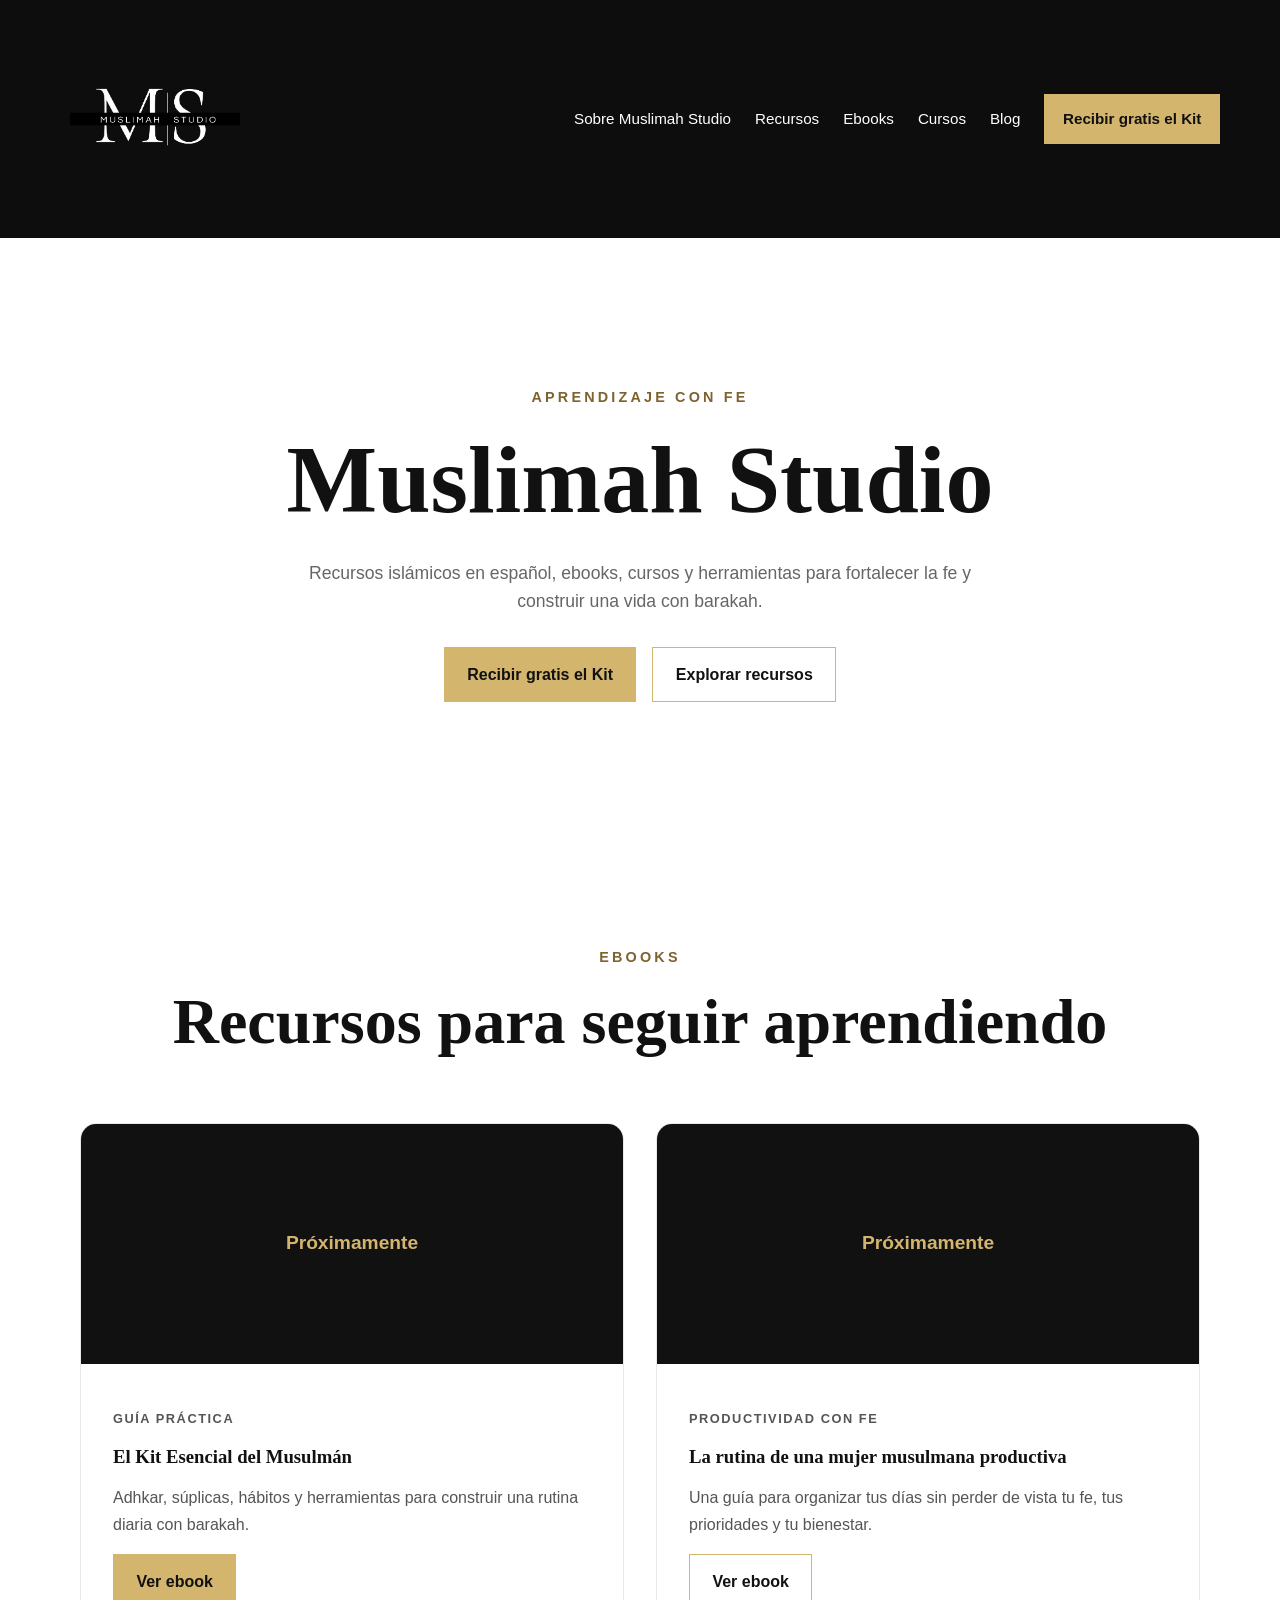
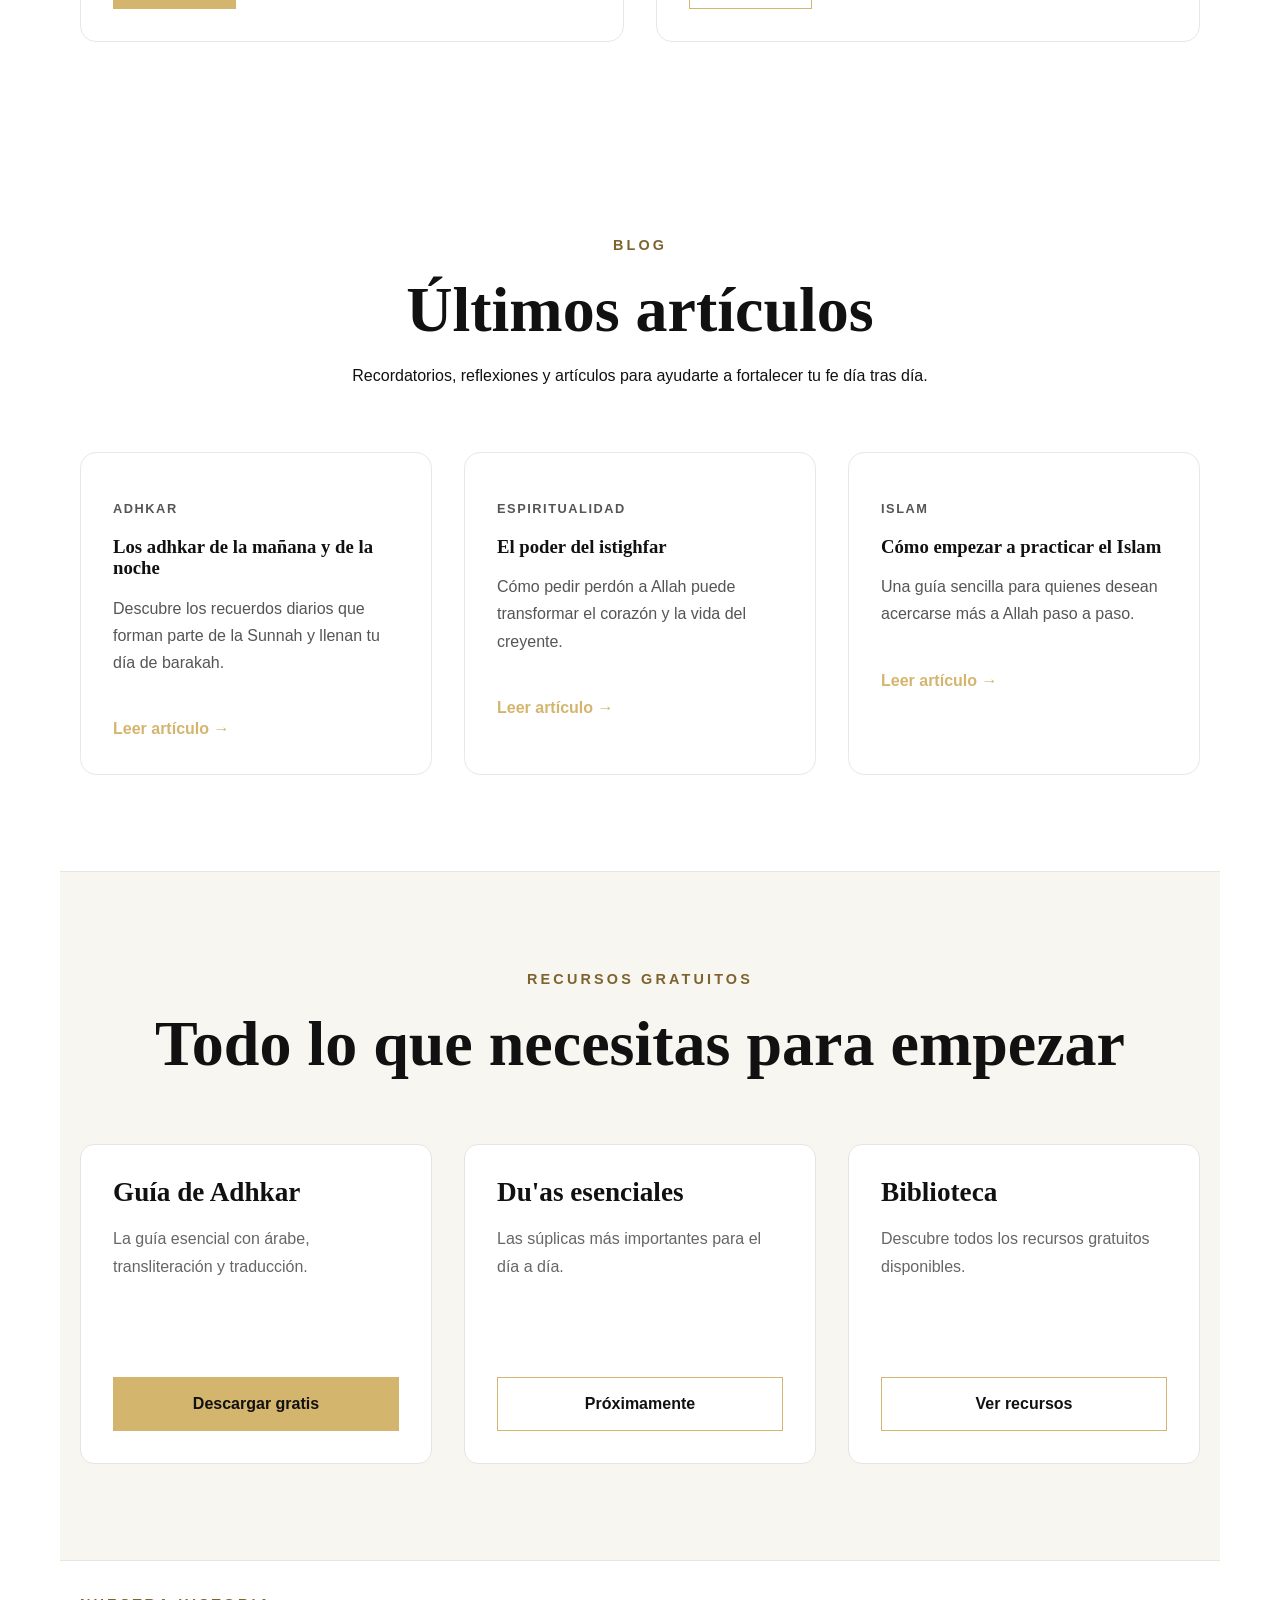
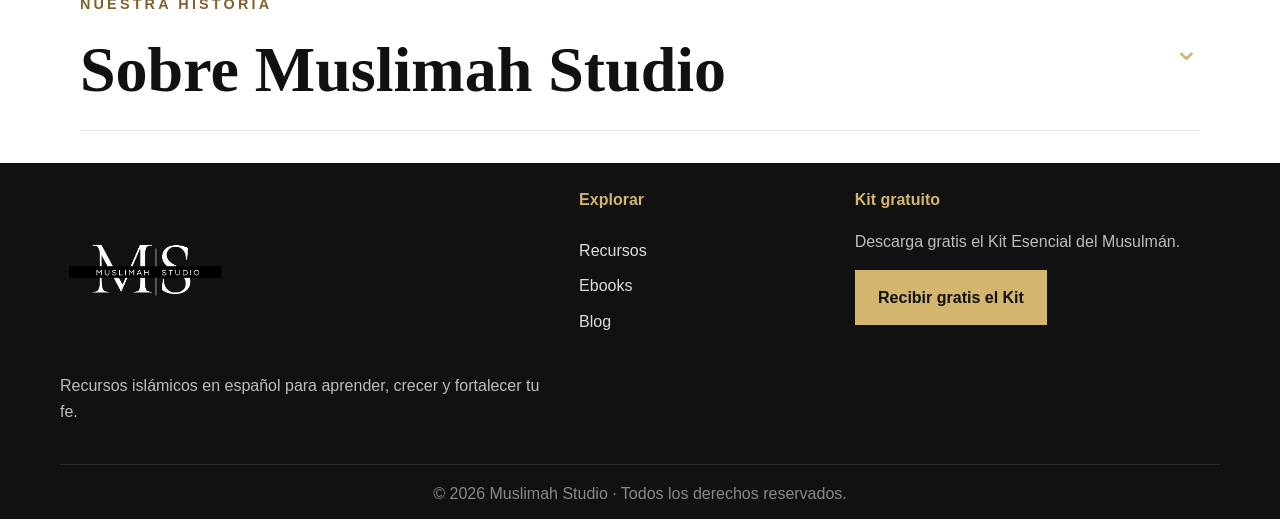
==== index.html @ 6adbddef "Update index.html" ====
<!DOCTYPE html>
<html lang="es">
<head>
    <meta charset="UTF-8">

    <meta
        name="viewport"
        content="width=device-width, initial-scale=1.0"
    >

    <title>
        Muslimah Studio | Recursos islámicos en español
    </title>
<link rel="icon" type="image/png" href="favicon.png">
    <meta
        name="description"
        content="Recursos islámicos en español, ebooks, cursos y herramientas para fortalecer la fe y construir una vida con barakah."
    >
<!-- Google tag (gtag.js) -->
<script async src="https://www.googletagmanager.com/gtag/js?id=G-D1T3NEGCMW"></script>
<script>
  window.dataLayer = window.dataLayer || [];
  function gtag(){dataLayer.push(arguments);}
  gtag('js', new Date());

  gtag('config', 'G-D1T3NEGCMW');
</script>
    <link rel="stylesheet" href="styles.css?v=3">
    <style>
.site-footer {
    background: #111111 !important;
    color: #ffffff !important;
    padding: 1.5rem 1.25rem 0.75rem !important;
}

.site-footer .footer-content {
    max-width: 1160px;
    margin: 0 auto;
    display: grid !important;
    grid-template-columns: 2fr 1fr 1.5fr !important;
    gap: 2rem !important;
    align-items: start;
}

.site-footer .footer-logo {
    width: 170px !important;
    height: auto !important;
    display: block !important;
    margin-bottom: 1rem;
}

.site-footer .footer-brand p,
.site-footer .footer-newsletter p {
    color: #bdbdbd !important;
    line-height: 1.6;
}

.site-footer .footer-links {
    display: flex !important;
    flex-direction: column !important;
    gap: 0.6rem !important;
}

.site-footer .footer-links h4,
.site-footer .footer-newsletter h4 {
    color: #d4b56e !important;
    margin: 0 0 1rem;
}

.site-footer .footer-links a {
    color: #dddddd !important;
    text-decoration: none;
}

.site-footer .footer-bottom {
    max-width: 1160px;
    margin: 1.5rem auto 0 !important;
    padding-top: 1rem !important;
    border-top: 1px solid #2a2a2a;
    text-align: center;
    color: #888888 !important;
}

@media (max-width: 850px) {
    .site-footer .footer-content {
        grid-template-columns: 1fr !important;
        text-align: center;
    }

    .site-footer .footer-links {
        align-items: center;
    }

    .site-footer .footer-logo {
        margin: 0 auto 1rem;
    }
}
</style>
</head>

<body>

    <header class="site-header">

        <a
            href="#inicio"
            class="brand"
            aria-label="Ir al inicio de Muslimah Studio"
        >
            <img
                src="images/logo-blanco.png"
                alt="Muslimah Studio"
                class="brand-logo"
            >
        </a>

        <button
            class="menu-toggle"
            type="button"
            aria-expanded="false"
            aria-controls="main-nav"
        >
            Menú
        </button>

        <nav
            id="main-nav"
            class="main-nav"
            aria-label="Navegación principal"
        >
            <a href="#sobre">Sobre Muslimah Studio</a>
            <a href="#recursos">Recursos</a>
            <a href="#ebooks">Ebooks</a>
            <a href="#cursos">Cursos</a>
            <a href="#blog">Blog</a>

            <a href="#suscripcion" class="nav-cta">
                Recibir gratis el Kit
            </a>
        </nav>

    </header>

    <main>

        <section id="inicio" class="hero">

            <div class="hero-content">

                <p class="eyebrow">
                    Aprendizaje con fe
                </p>

                <h1>
                    Muslimah Studio
                </h1>

                <p class="hero-text">
                    Recursos islámicos en español, ebooks, cursos y
                    herramientas para fortalecer la fe y construir
                    una vida con barakah.
                </p>

                <div class="hero-actions">

                    <a
                        href="#suscripcion"
                        class="button button-primary"
                    >
                        Recibir gratis el Kit
                    </a>

                    <a
                        href="#recursos"
                        class="button button-secondary"
                    >
                        Explorar recursos
                    </a>

                </div>

            </div>

        </section>
        <section id="ebooks" class="ebooks-section">

    <div class="section-title">
        <p class="eyebrow">Ebooks</p>
        <h2>Recursos para seguir aprendiendo</h2>
    </div>

    <div class="ebooks-grid">

        <article class="ebook-card">

            <div class="ebook-cover">
                Próximamente
            </div>

            <div class="ebook-content">
                <p class="ebook-label">Guía práctica</p>

                <h3>El Kit Esencial del Musulmán</h3>

                <p>
                    Adhkar, súplicas, hábitos y herramientas para construir
                    una rutina diaria con barakah.
                </p>

                <a href="kit-esencial.html" class="button button-primary">
    Ver ebook
</a>
            </div>

        </article>

        <article class="ebook-card">

            <div class="ebook-cover">
                Próximamente
            </div>

            <div class="ebook-content">
                <p class="ebook-label">Productividad con fe</p>

                <h3>La rutina de una mujer musulmana productiva</h3>

                <p>
                    Una guía para organizar tus días sin perder de vista
                    tu fe, tus prioridades y tu bienestar.
                </p>

                <a href="#" class="button button-secondary">
                    Ver ebook
                </a>
            </div>

        </article>

    </div>

</section>
        <section id="blog" class="blog-section">

    <div class="section-title">

        <p class="eyebrow">BLOG</p>

        <h2>Últimos artículos</h2>

        <p class="section-description">
            Recordatorios, reflexiones y artículos para ayudarte
            a fortalecer tu fe día tras día.
        </p>

    </div>

    <div class="blog-grid">

        <article class="blog-card">

            <p class="blog-category">
                Adhkar
            </p>

            <h3>
                Los adhkar de la mañana y de la noche
            </h3>

            <p>
                Descubre los recuerdos diarios que forman parte de la
                Sunnah y llenan tu día de barakah.
            </p>

            <a href="#">
                Leer artículo →
            </a>

        </article>

        <article class="blog-card">

            <p class="blog-category">
                Espiritualidad
            </p>

            <h3>
                El poder del istighfar
            </h3>

            <p>
                Cómo pedir perdón a Allah puede transformar el corazón
                y la vida del creyente.
            </p>

            <a href="#">
                Leer artículo →
            </a>

        </article>

        <article class="blog-card">

            <p class="blog-category">
                Islam
            </p>

            <h3>
                Cómo empezar a practicar el Islam
            </h3>

            <p>
                Una guía sencilla para quienes desean acercarse más a Allah
                paso a paso.
            </p>

            <a href="#">
                Leer artículo →
            </a>

        </article>

    </div>

</section>
        <section id="recursos" class="resources-section">

    <div class="section-title">
        <p class="eyebrow">RECURSOS GRATUITOS</p>
        <h2>Todo lo que necesitas para empezar</h2>
    </div>

    <div class="resources-grid">

        <article class="resource-card">
            <h3> Guía de Adhkar</h3>

            <p>
                La guía esencial con árabe,
                transliteración y traducción.
            </p>

            <a href="#" class="button button-primary">
                Descargar gratis
            </a>
        </article>

        <article class="resource-card">
            <h3> Du'as esenciales</h3>

            <p>
                Las súplicas más importantes
                para el día a día.
            </p>

            <a href="#" class="button button-secondary">
                Próximamente
            </a>
        </article>

        <article class="resource-card">
            <h3> Biblioteca</h3>

            <p>
                Descubre todos los recursos
                gratuitos disponibles.
            </p>

            <a href="#" class="button button-secondary">
                Ver recursos
            </a>
        </article>

    </div>

</section>
        <section id="sobre" class="about-section">

            <details class="about-dropdown">

    <summary class="about-summary">

        <div class="about-heading">
            <p class="eyebrow">Nuestra historia</p>
            <h2>Sobre Muslimah Studio</h2>
        </div>

        <span class="about-toggle" aria-hidden="true"></span>

    </summary>

    <div class="about-content">

                <p class="about-intro">
                    Muslimah Studio nació con el propósito de compartir
                    recursos islámicos en español de una forma clara,
                    práctica y accesible.
                </p>

                <p>
                    Aquí encontrarás contenido pensado para ayudarte a
                    fortalecer tu relación con Allah, seguir aprendiendo
                    sobre el Islam y construir una vida con más propósito
                    y barakah.
                </p>

                <p>
                    No se trata de alcanzar la perfección, sino de avanzar
                    paso a paso, adquirir conocimiento beneficioso y
                    convertirlo en acciones que transformen nuestra vida.
                </p>

                <p>
                    Muslimah Studio quiere acompañarte en ese camino mediante
                    ebooks, cursos, recordatorios y herramientas prácticas
                    en español.
                </p>

            <</div>

</details>

</section>
</main>
<footer class="site-footer">
    <div class="footer-content">
<div class="footer-brand">

    <img src="images/logo-blanco.png"
         alt="Muslimah Studio"
         class="footer-logo">

    <p>
        Recursos islámicos en español para aprender,
        crecer y fortalecer tu fe.
    </p>

</div>

<div class="footer-links">

    <h4>Explorar</h4>

    <a href="#resources">Recursos</a>
    <a href="#ebooks">Ebooks</a>
    <a href="#blog">Blog</a>

</div>

<div class="footer-newsletter">

    <h4>Kit gratuito</h4>

    <p>
        Descarga gratis el Kit Esencial del Musulmán.
    </p>

    <a href="#" class="button button-primary">
        Recibir gratis el Kit
    </a>

</div>
</div>   <!-- footer-content -->

<div class="footer-bottom">
    © 2026 Muslimah Studio · Todos los derechos reservados.
</div>

</footer>

</body>
</html>
---- styles.css ----
:root {
    --black: #0d0d0d;
    --white: #ffffff;
    --cream: #f8f6f1;
    --text: #111111;
    --muted: #666666;
    --gold: #d4b56e;
    --gold-dark: #7f632f;
    --line: #e5e5e5;
    --max-width: 1160px;
}

* {
    box-sizing: border-box;
}

html {
    scroll-behavior: smooth;
}

body {
    margin: 0;
    background: var(--white);
    color: var(--text);
    font-family: Arial, sans-serif;
    line-height: 1.6;
}

img {
    max-width: 100%;
}

a {
    color: inherit;
    text-decoration: none;
}

/* CABECERA */

.site-header {
    min-height: 120px;
    padding: 1.5rem max(1.25rem, calc((100vw - var(--max-width)) / 2));
    background: var(--black);
    color: var(--white);

    display: flex;
    align-items: center;
    justify-content: space-between;
    gap: 2rem;

    position: sticky;
    top: 0;
    z-index: 1000;
}

.brand {
    display: inline-flex;
    align-items: center;
}

.brand-logo {
    width: 190px;
    height: auto;
    display: block;
}

.main-nav {
    display: flex;
    align-items: center;
    gap: 1.5rem;
}

.main-nav a {
    font-size: 0.95rem;
}

.main-nav a:hover {
    color: var(--gold);
}

.nav-cta {
    padding: 0.75rem 1.1rem;
    border: 1px solid var(--gold);
    background: var(--gold);
    color: var(--text);
    font-weight: 700;
}

.nav-cta:hover {
    background: var(--white);
    color: var(--text);
}

.menu-toggle {
    display: none;
    background: transparent;
    color: var(--white);
    border: 1px solid var(--gold);
    padding: 0.65rem 0.9rem;
    cursor: pointer;
}

/* HERO */

.hero {
    min-height: 68vh;
    padding: 5rem 1.25rem;
    background: var(--white);

    display: grid;
    place-items: center;
    text-align: center;
}

.hero-content {
    width: 100%;
    max-width: 820px;
}

.eyebrow {
    margin: 0 0 1rem;
    color: var(--gold-dark);
    font-size: 0.9rem;
    font-weight: 700;
    letter-spacing: 0.22em;
    text-transform: uppercase;
}

h1,
h2,
h3 {
    margin-top: 0;
    font-family: Georgia, serif;
    line-height: 1.15;
}

h1 {
    margin-bottom: 1.5rem;
    font-size: clamp(3rem, 8vw, 6rem);
}

.hero-text {
    max-width: 680px;
    margin: 0 auto 2rem;
    color: var(--muted);
    font-size: 1.1rem;
}

.hero-actions {
    display: flex;
    justify-content: center;
    flex-wrap: wrap;
    gap: 1rem;
}

.button {
    min-height: 50px;
    padding: 0.85rem 1.4rem;
    border: 1px solid var(--gold);

    display: inline-flex;
    justify-content: center;
    align-items: center;

    font-weight: 700;
    transition: 0.25s ease;
}

.button-primary {
    background: var(--gold);
    color: var(--text);
}

.button-primary:hover {
    background: var(--black);
    color: var(--white);
    border-color: var(--black);
}

.button-secondary {
    background: transparent;
    color: var(--text);
}

.button-secondary:hover {
    background: var(--gold);
}
/* RECURSOS GRATUITOS */

.resources-section {
    padding: 6rem 1.25rem;
    background: var(--cream);
    border-top: 1px solid var(--line);
}

.section-title {
    max-width: var(--max-width);
    margin: 0 auto 3rem;
    text-align: center;
}

.section-title h2 {
    margin-bottom: 0;
    font-size: clamp(2.3rem, 5vw, 4rem);
}

.resources-grid {
    max-width: var(--max-width);
    margin: 0 auto;

    display: grid;
    grid-template-columns: repeat(3, minmax(0, 1fr));
    gap: 1.5rem;
}

.resource-card {
    min-height: 320px;
    padding: 2.2rem;

    display: flex;
    flex-direction: column;

    background: var(--white);
    border: 1px solid rgba(212, 181, 110, 0.65);
    transition: 0.25s ease;
}

.resource-card:hover {
    transform: translateY(-6px);
    box-shadow: 0 18px 40px rgba(0, 0, 0, 0.08);
}

.resource-card h3 {
    margin-bottom: 1rem;
    font-size: 1.7rem;
}

.resource-card p {
    margin: 0 0 2rem;
    color: var(--muted);
    line-height: 1.75;
}

.resource-card .button {
    margin-top: auto;
}
/* MÓVIL */
/* SOBRE MUSLIMAH STUDIO */

.about-section {
    max-width: var(--max-width);
    margin: 0 auto;
    padding: 2rem 1.25rem;

    display: grid;
    grid-template-columns: 0.9fr 1.1fr;
    gap: 5rem;
    align-items: start;

    border-top: 1px solid var(--line);
}

.about-heading {
    position: sticky;
    top: 160px;
}

.about-heading h2 {
    margin-bottom: 0;
    color: var(--text);
    font-size: clamp(2.5rem, 5vw, 4.5rem);
}

.about-content {
    max-width: 650px;
}

.about-content p {
    margin: 0 0 1.5rem;
    color: #444444;
    font-size: 1.05rem;
    line-height: 1.85;
}

.about-content .about-intro {
    color: var(--text);
    font-family: Georgia, serif;
    font-size: 1.45rem;
    line-height: 1.6;
}
.resources-section {
    max-width: var(--max-width);
    margin: 0 auto;
    padding: 6rem 1.25rem;
}

.resources-grid {
    display: grid;
    grid-template-columns: repeat(3, 1fr);
    gap: 2rem;
}

.resource-card {
    background: #ffffff;
    border: 1px solid #e5e5e5;
    padding: 2rem;
    border-radius: 14px;
}
.ebooks-section {
    max-width: var(--max-width);
    margin: 0 auto;
    padding: 6rem 1.25rem;
}

.section-title {
    text-align: center;
    margin-bottom: 4rem;
}

.section-title h2 {
    font-size: clamp(2.4rem, 5vw, 4rem);
    margin-top: .5rem;
}

.ebooks-grid {
    display: grid;
    grid-template-columns: repeat(2, 1fr);
    gap: 2rem;
}

.ebook-card {
    background: #ffffff;
    border: 1px solid #e8e8e8;
    border-radius: 16px;
    overflow: hidden;
}

.ebook-cover {
    height: 240px;
    background: #111111;
    color: #d4b56e;
    display: flex;
    align-items: center;
    justify-content: center;
    font-weight: 700;
    font-size: 1.2rem;
}

.ebook-content {
    padding: 2rem;
}

.ebook-label {
    color: #d4b56e;
    font-weight: 700;
    text-transform: uppercase;
    font-size: .8rem;
    letter-spacing: .12em;
}

.ebook-content h3 {
    margin: 1rem 0;
}

.ebook-content p {
    color: #555;
    line-height: 1.7;
}
.blog-section {
    max-width: var(--max-width);
    margin: 0 auto;
    padding: 6rem 1.25rem;
}

.blog-grid {
    display: grid;
    grid-template-columns: repeat(3, 1fr);
    gap: 2rem;
}

.blog-card {
    background: #ffffff;
    border: 1px solid #e8e8e8;
    border-radius: 16px;
    padding: 2rem;
    transition: .25s ease;
}

.blog-card:hover {
    transform: translateY(-6px);
    box-shadow: 0 18px 40px rgba(0,0,0,.08);
}

.blog-category {
    color: #d4b56e;
    text-transform: uppercase;
    letter-spacing: .12em;
    font-size: .8rem;
    font-weight: 700;
}

.blog-card h3 {
    margin: 1rem 0;
}

.blog-card p {
    color: #555;
    line-height: 1.7;
}

.blog-card a {
    display: inline-block;
    margin-top: 1.5rem;
    color: #d4b56e;
    text-decoration: none;
    font-weight: 700;
}
.about-dropdown {
    grid-column: 1 / -1;
    width: 100%;
}

.about-dropdown summary {
    list-style: none;
}

.about-dropdown summary::-webkit-details-marker {
    display: none;
}

.about-summary {
    display: flex;
 justify-content: flex-start;
    align-items: center;
    gap: 2rem;
    .about-toggle {
    margin-left: auto;
}
    cursor: pointer;
    padding-bottom: 1.5rem;
    border-bottom: 1px solid var(--line);
}

.about-toggle::before {
    content: "⌄";
    color: #d4b56e;
    font-size: 2rem;
    transition: transform .3s ease;
}

.about-dropdown[open] .about-toggle::before {
    transform: rotate(180deg);
}

.about-dropdown .about-content {
    max-width: 760px;
    padding-top: 2.5rem;
}
@media (max-width: 850px) {
    .menu-toggle {
        display: inline-flex;
    }
.blog-grid {
    grid-template-columns: 1fr;
}
    .main-nav {
        display: none;
        position: absolute;
        top: 100%;
        left: 0;
        right: 0;

        padding: 1.25rem;
        background: var(--black);
        border-top: 1px solid #2a2a2a;

        flex-direction: column;
        align-items: stretch;
    }
.resources-grid {
    grid-template-columns: 1fr;
}
.ebooks-grid {
    grid-template-columns: 1fr;
}

.ebook-card {
    max-width: 420px;
    margin: 0 auto;
}
.resources-section {
    padding-top: 4rem;
    padding-bottom: 4rem;
}
    .main-nav.open {
        display: flex;
    }

    .main-nav a {
        padding: 0.5rem 0;
    }
        .about-section {
        grid-template-columns: 1fr;
        gap: 2rem;
        padding-top: 4rem;
        padding-bottom: 4rem;
    }

    .about-heading {
        position: static;
    }
}

@media (max-width: 520px) {
    .site-header {
        min-height: 95px;
        padding-top: 1rem;
        padding-bottom: 1rem;
    }

    .brand-logo {
        width: 145px;
    }

    .hero {
        min-height: auto;
       .site-footer {
    padding: 2rem 1.25rem 1rem;
}

    h1 {
        font-size: clamp(2.7rem, 14vw, 4.5rem);
    }

    .hero-actions {
        flex-direction: column;
    }

    .button {
        width: 100%;
    }
}
/* ==========================
   PÁGINA EBOOK
========================== */

.ebook-detail{
    max-width:1200px;
    margin:0 auto;
    padding:6rem 1.25rem;
    display:grid;
    grid-template-columns:1fr 1fr;
    gap:5rem;
    align-items:center;
}

.ebook-placeholder{
    height:560px;
    background:#111111;
    color:#d4b56e;
    border-radius:18px;
    display:flex;
    align-items:center;
    justify-content:center;
    font-size:2rem;
    font-weight:700;
}

.ebook-detail-intro{
    font-size:1.15rem;
    line-height:1.8;
    color:#555;
    margin:2rem 0;
}

.ebook-detail-actions{
    display:flex;
    gap:1rem;
    flex-wrap:wrap;
}

.ebook-features{
    max-width:1200px;
    margin:auto;
    padding:0 1.25rem 6rem;
}

.ebook-features-grid{
    display:grid;
    grid-template-columns:repeat(2,1fr);
    gap:2rem;
    margin-top:3rem;
}

.ebook-feature-card{
    background:#fff;
    border:1px solid #ececec;
    border-radius:16px;
    padding:2rem;
}

.ebook-feature-card h3{
    margin-bottom:1rem;
}

.ebook-feature-card p{
    color:#666;
    line-height:1.7;
}

.ebook-cta{
    text-align:center;
    padding:6rem 1.25rem;
    background:#fafafa;
}

.ebook-cta h2{
    margin:1rem 0;
}

.ebook-cta p{
    max-width:650px;
    margin:0 auto 2rem;
}

@media(max-width:850px){

.ebook-detail{
grid-template-columns:1fr;
gap:3rem;
}

.ebook-features-grid{
grid-template-columns:1fr;
}

.ebook-placeholder{
height:420px;
}

}
.site-footer {
    background: #111111;
    color: #ffffff;
padding: 1.5rem 1.25rem 0.75rem;
}

.footer-content {
    max-width: var(--max-width);
    margin: 0 auto;
    display: grid;
    grid-template-columns: 2fr 1fr 1.5fr;
    gap: 2rem;
}

.footer-logo {
    width: 220px;
    display: block;
    margin-bottom: 1rem;
}

.footer-brand p,
.footer-newsletter p {
    color: #bdbdbd;
    line-height: 1.8;
}

.footer-links h4,
.footer-newsletter h4 {
    margin-bottom: 1rem;
    color: #d4b56e;
}

.footer-links {
    display: flex;
    flex-direction: column;
    gap: .8rem;
}

.footer-links a {
    color: #dddddd;
    text-decoration: none;
}

.footer-links a:hover {
    color: #d4b56e;
}

.footer-bottom {
    max-width: var(--max-width);
    margin: 3rem auto 0;
    padding-top: 2rem;
    border-top: 1px solid #2a2a2a;
    text-align: center;
    color: #888;
}

@media (max-width:850px){

.footer-content{
    grid-template-columns:1fr;
    text-align:center;
}

.footer-links{
    align-items:center;
}

.footer-logo{
    margin:auto auto 1rem;
}

}
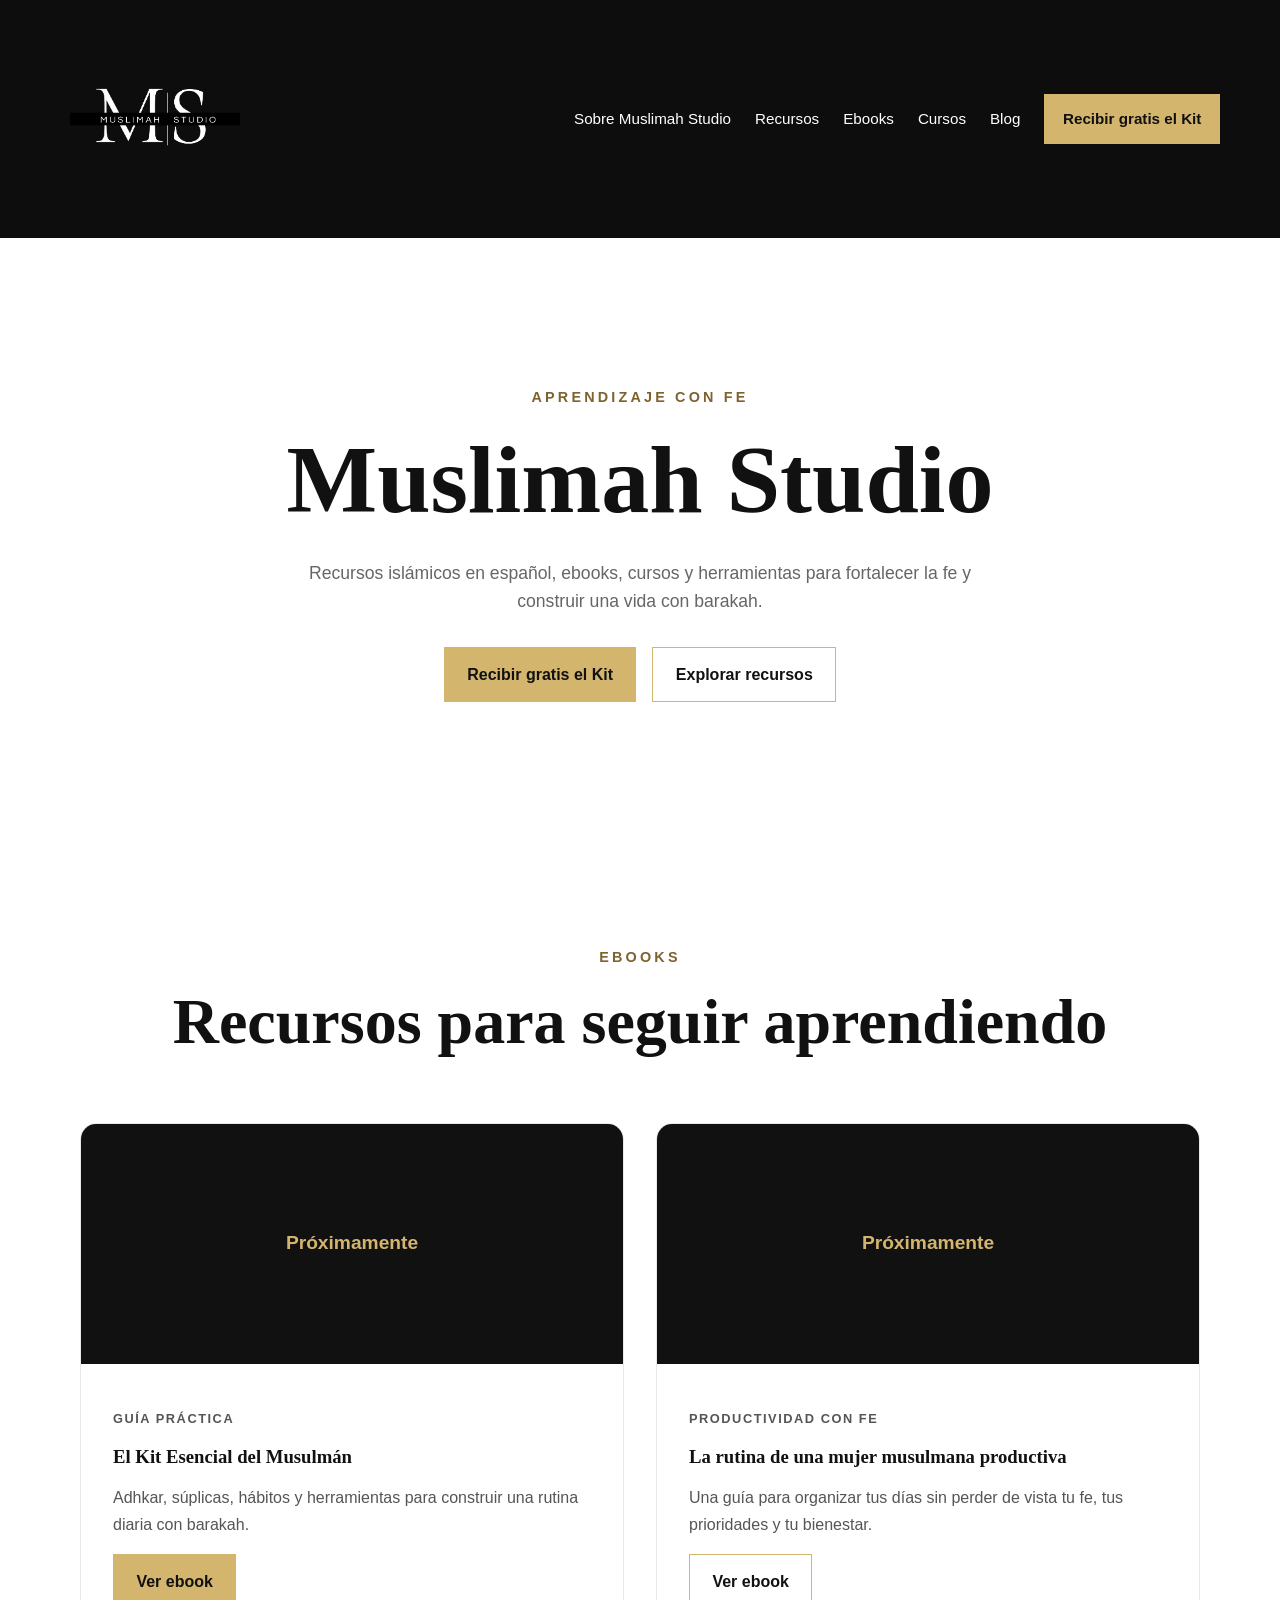
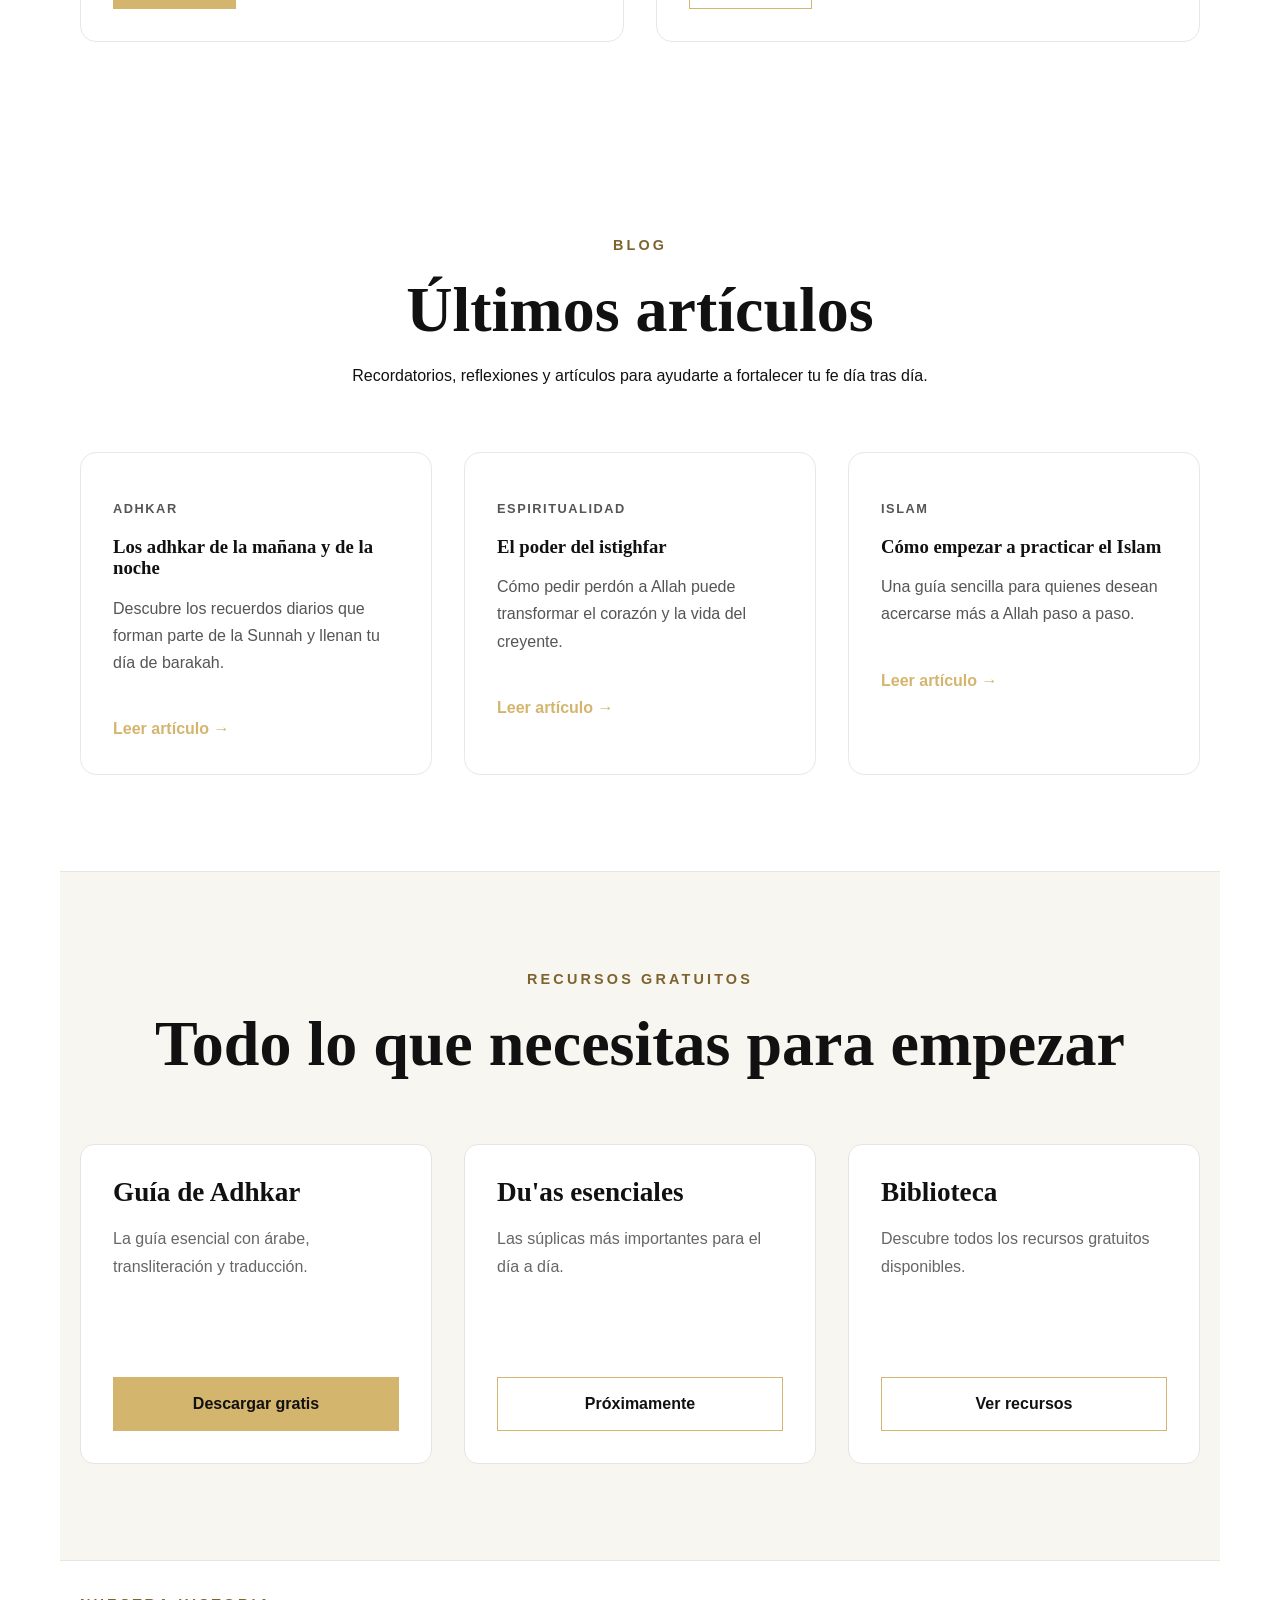
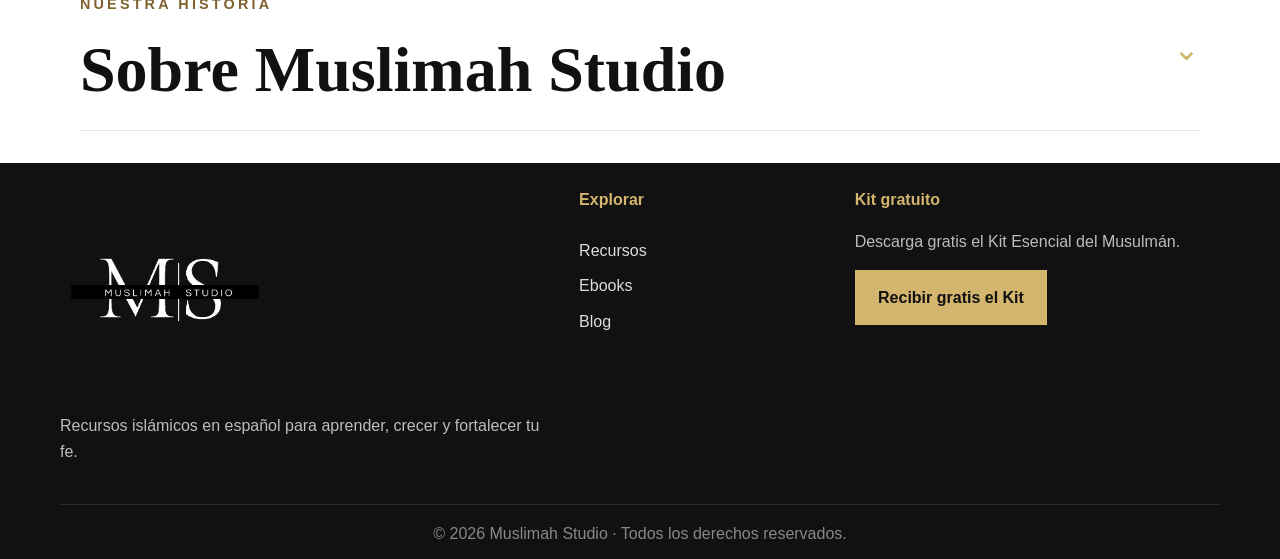
==== commit 1a344306: "Update index.html" ====
--- a/index.html
+++ b/index.html
@@ -43,7 +43,7 @@
 }
 
 .site-footer .footer-logo {
-    width: 170px !important;
+    width: 210px !important;
     height: auto !important;
     display: block !important;
     margin-bottom: 1rem;
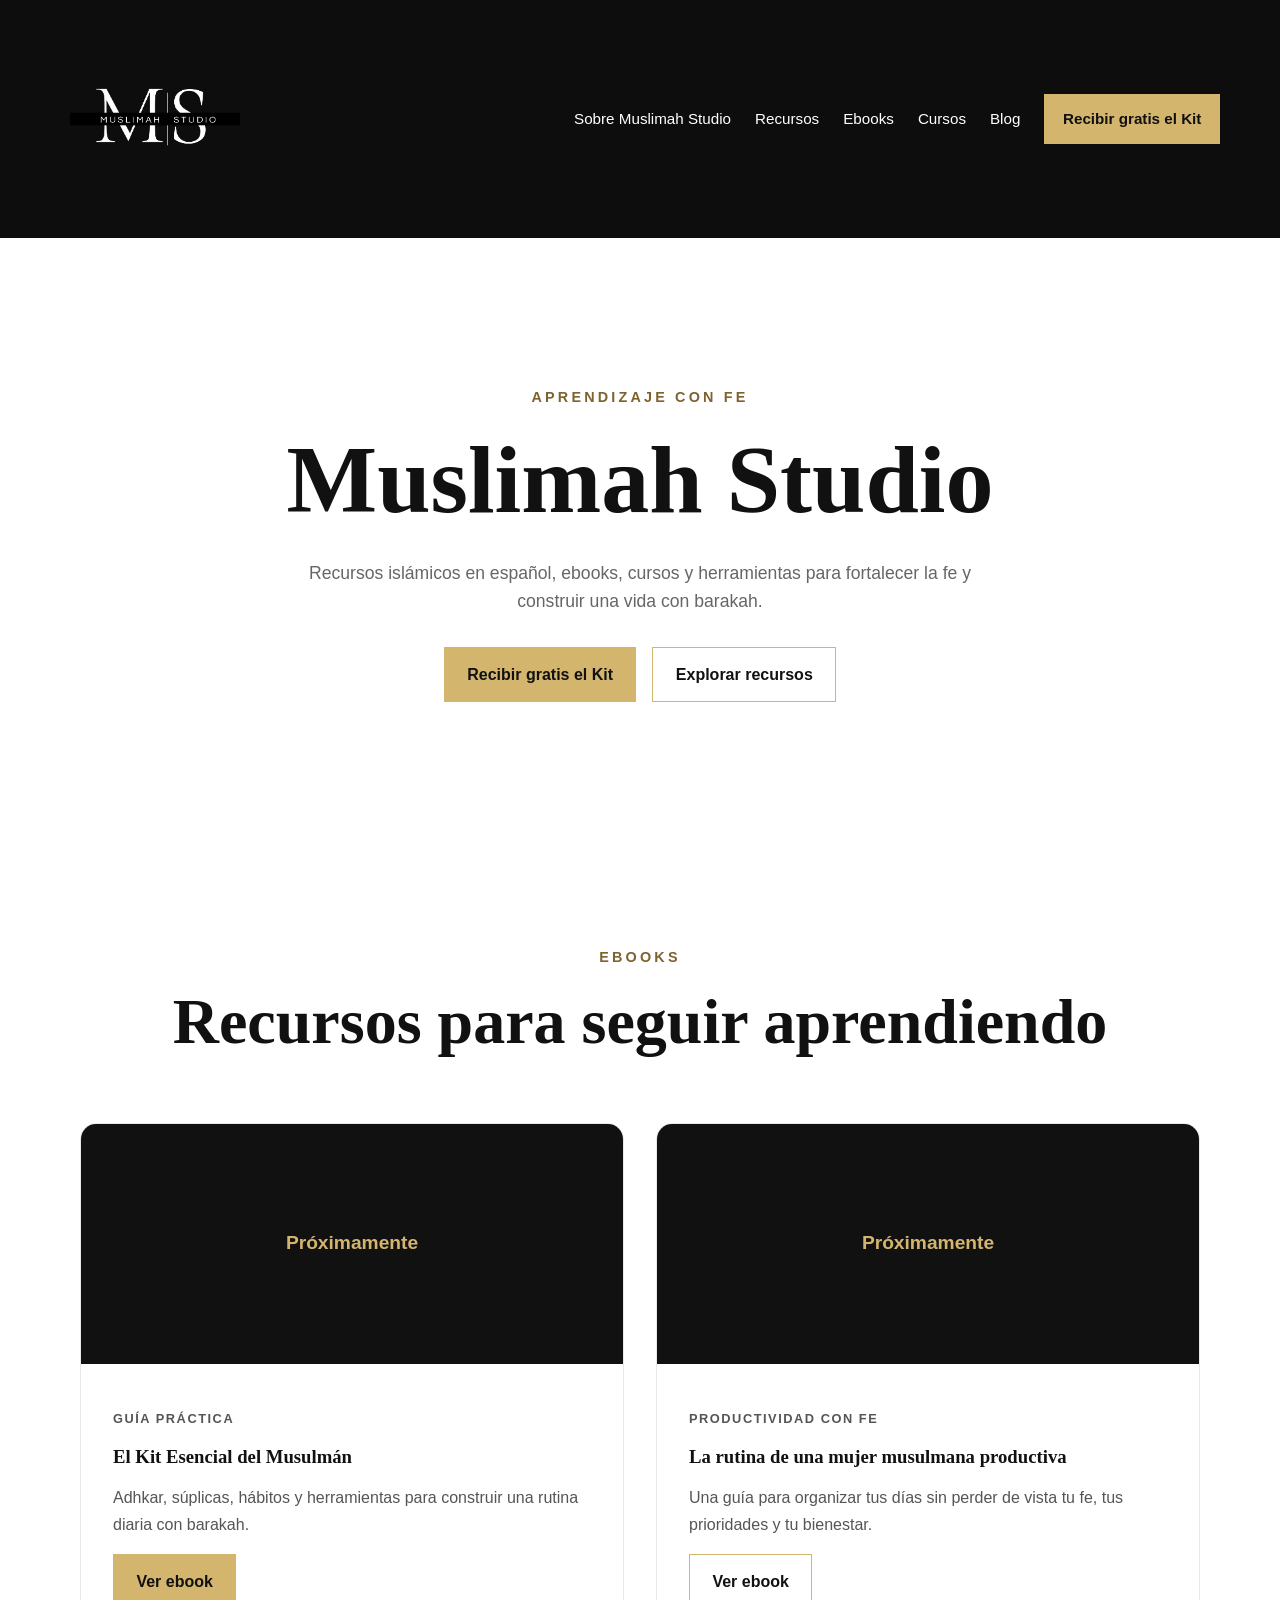
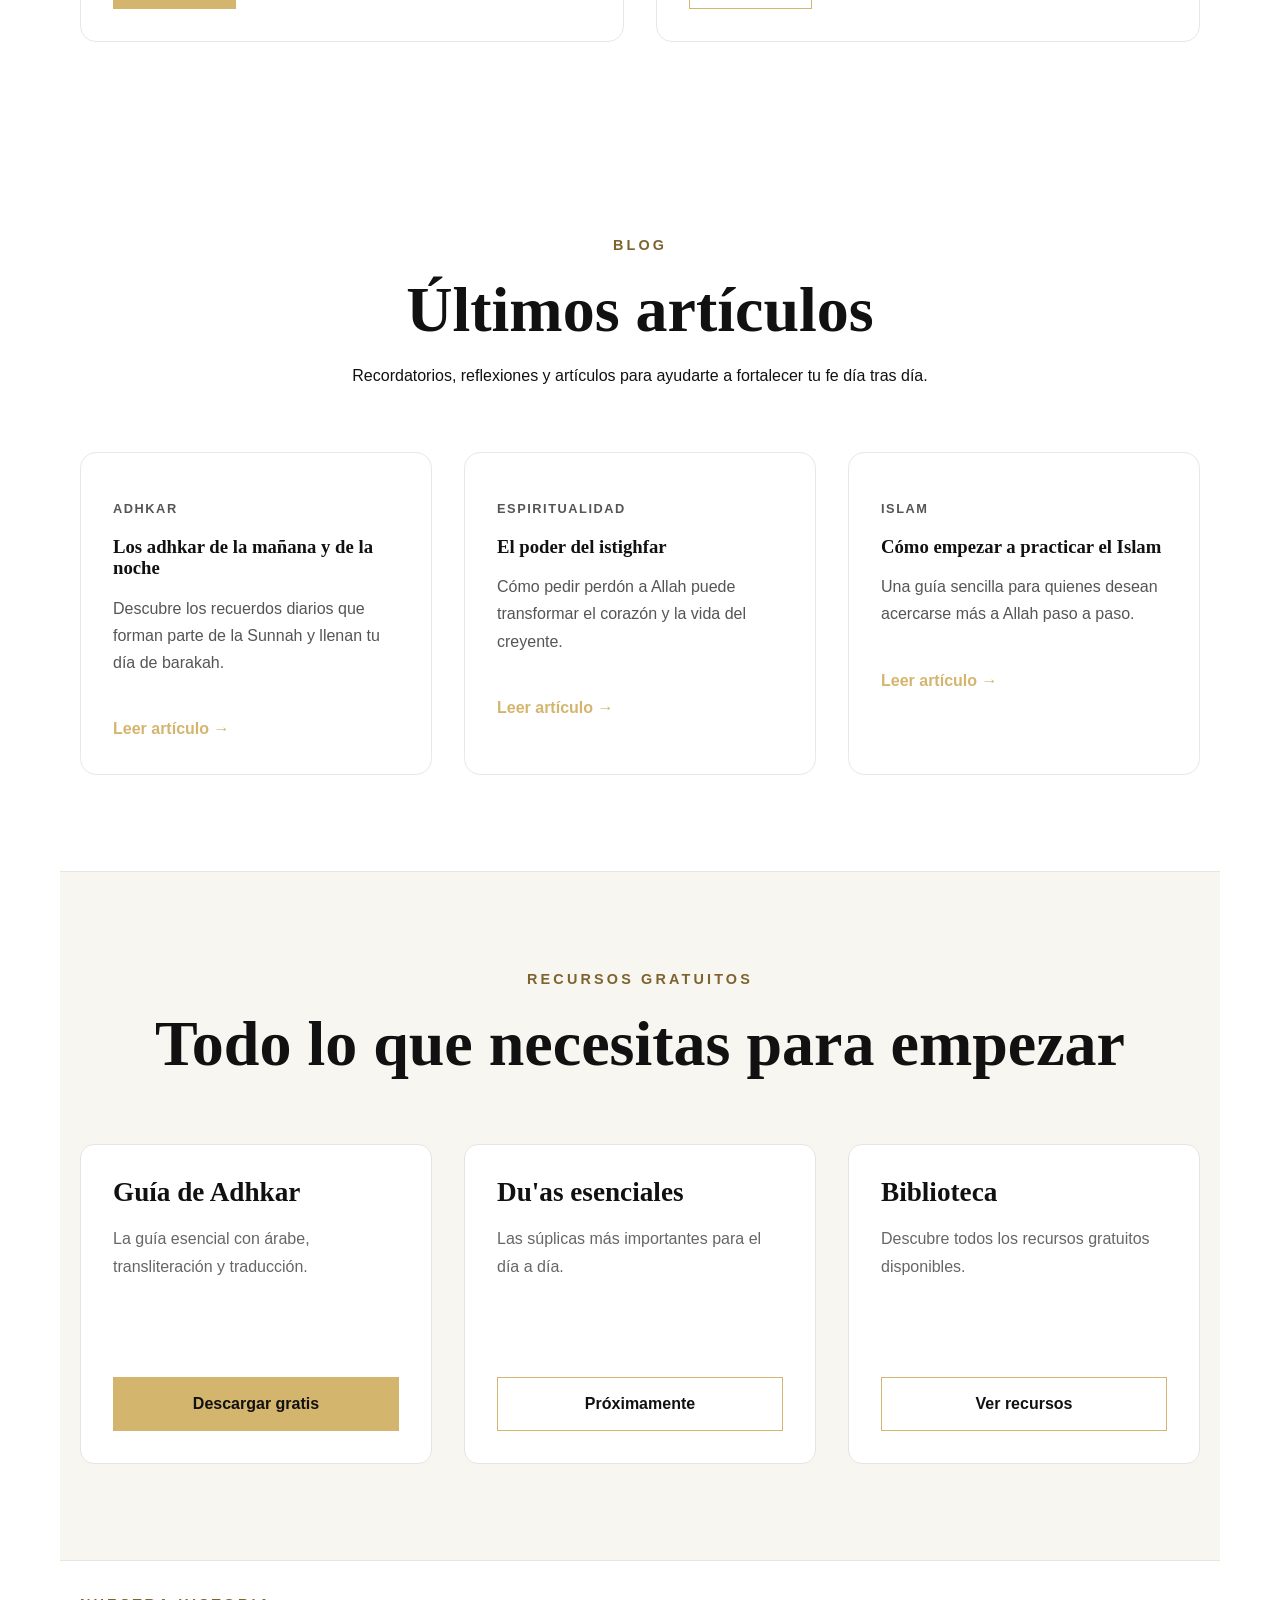
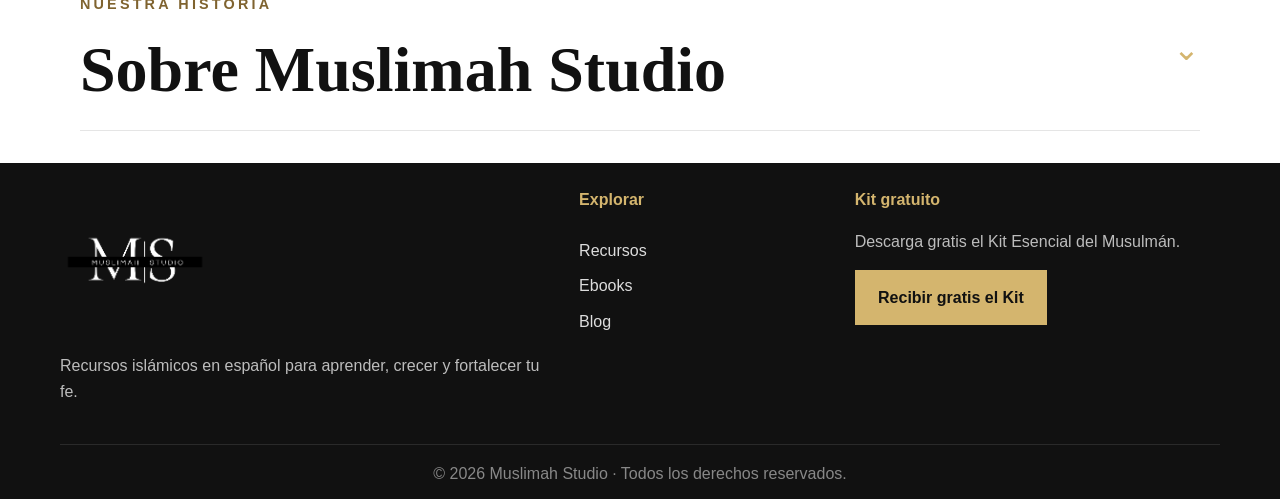
==== commit de50ad2e: "Reduce footer logo width from 210px to 150px" ====
--- a/index.html
+++ b/index.html
@@ -43,7 +43,7 @@
 }
 
 .site-footer .footer-logo {
-    width: 210px !important;
+    width: 150px !important;
     height: auto !important;
     display: block !important;
     margin-bottom: 1rem;
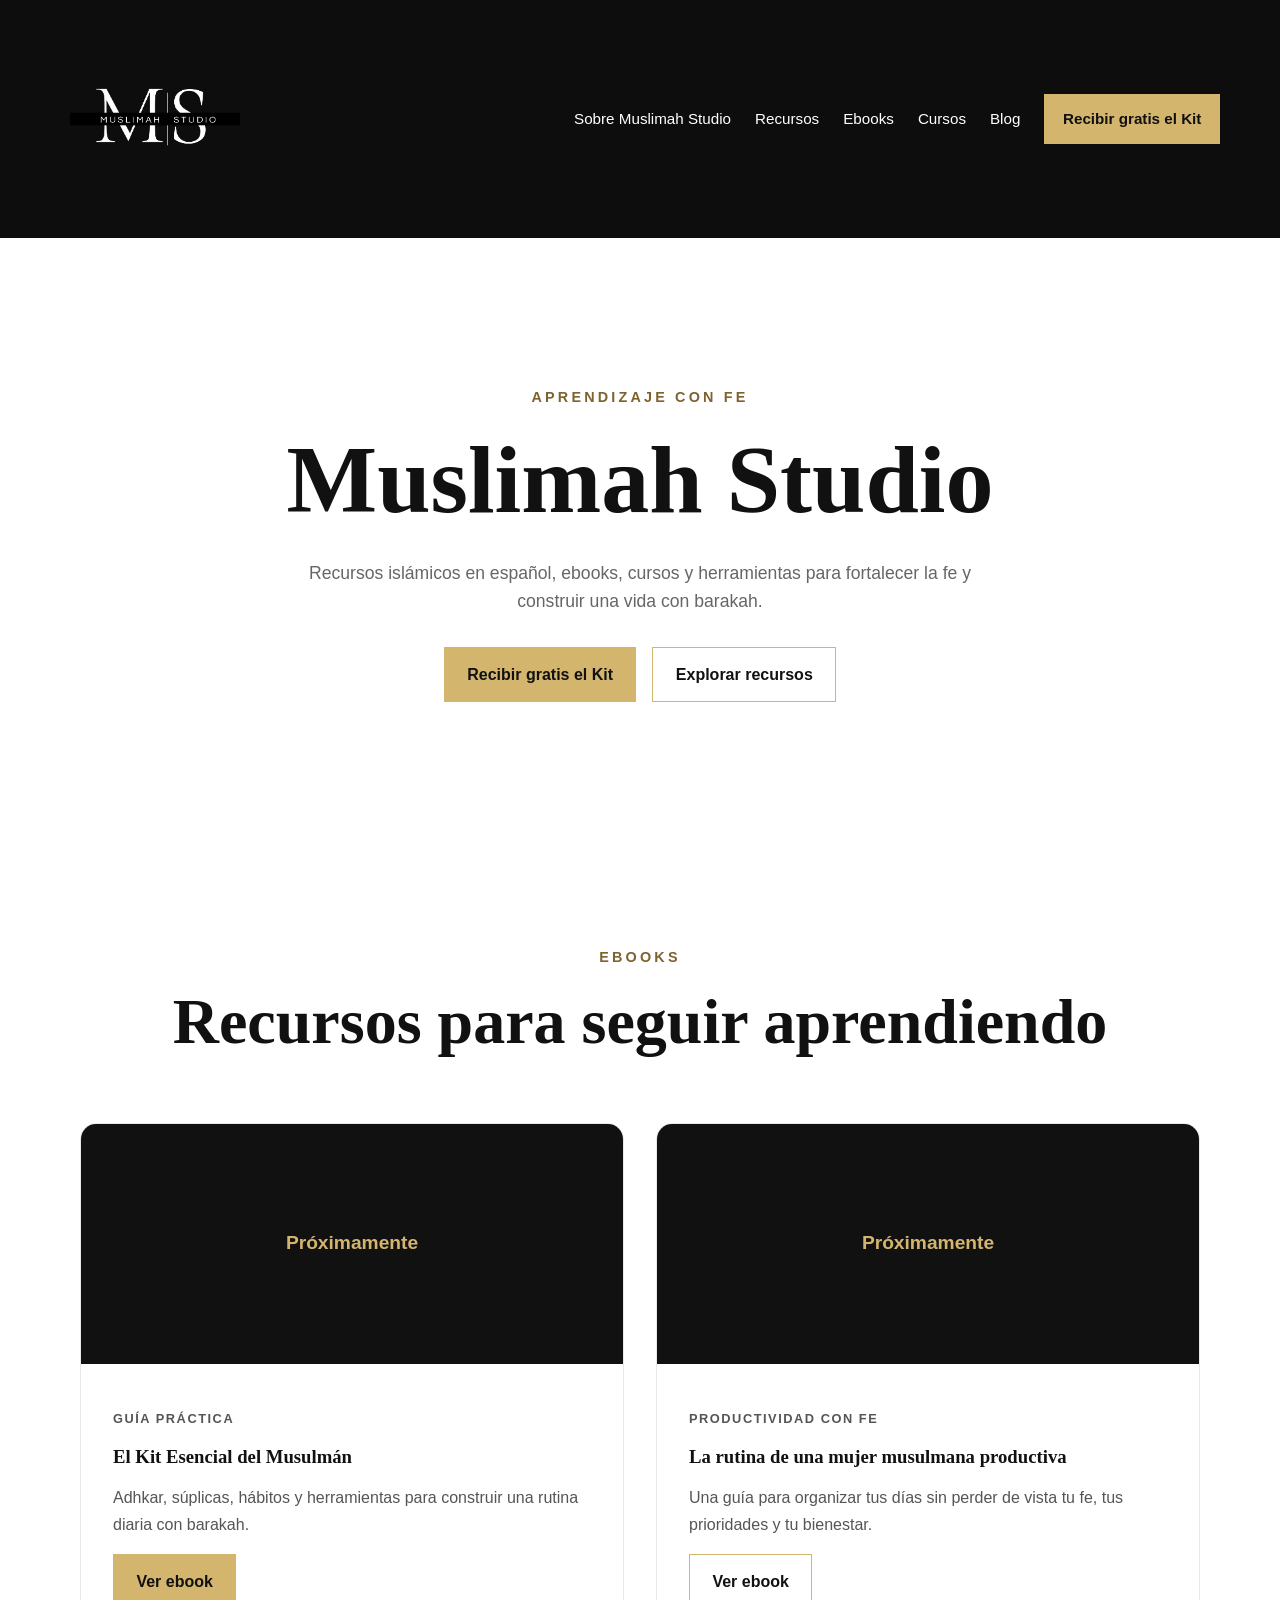
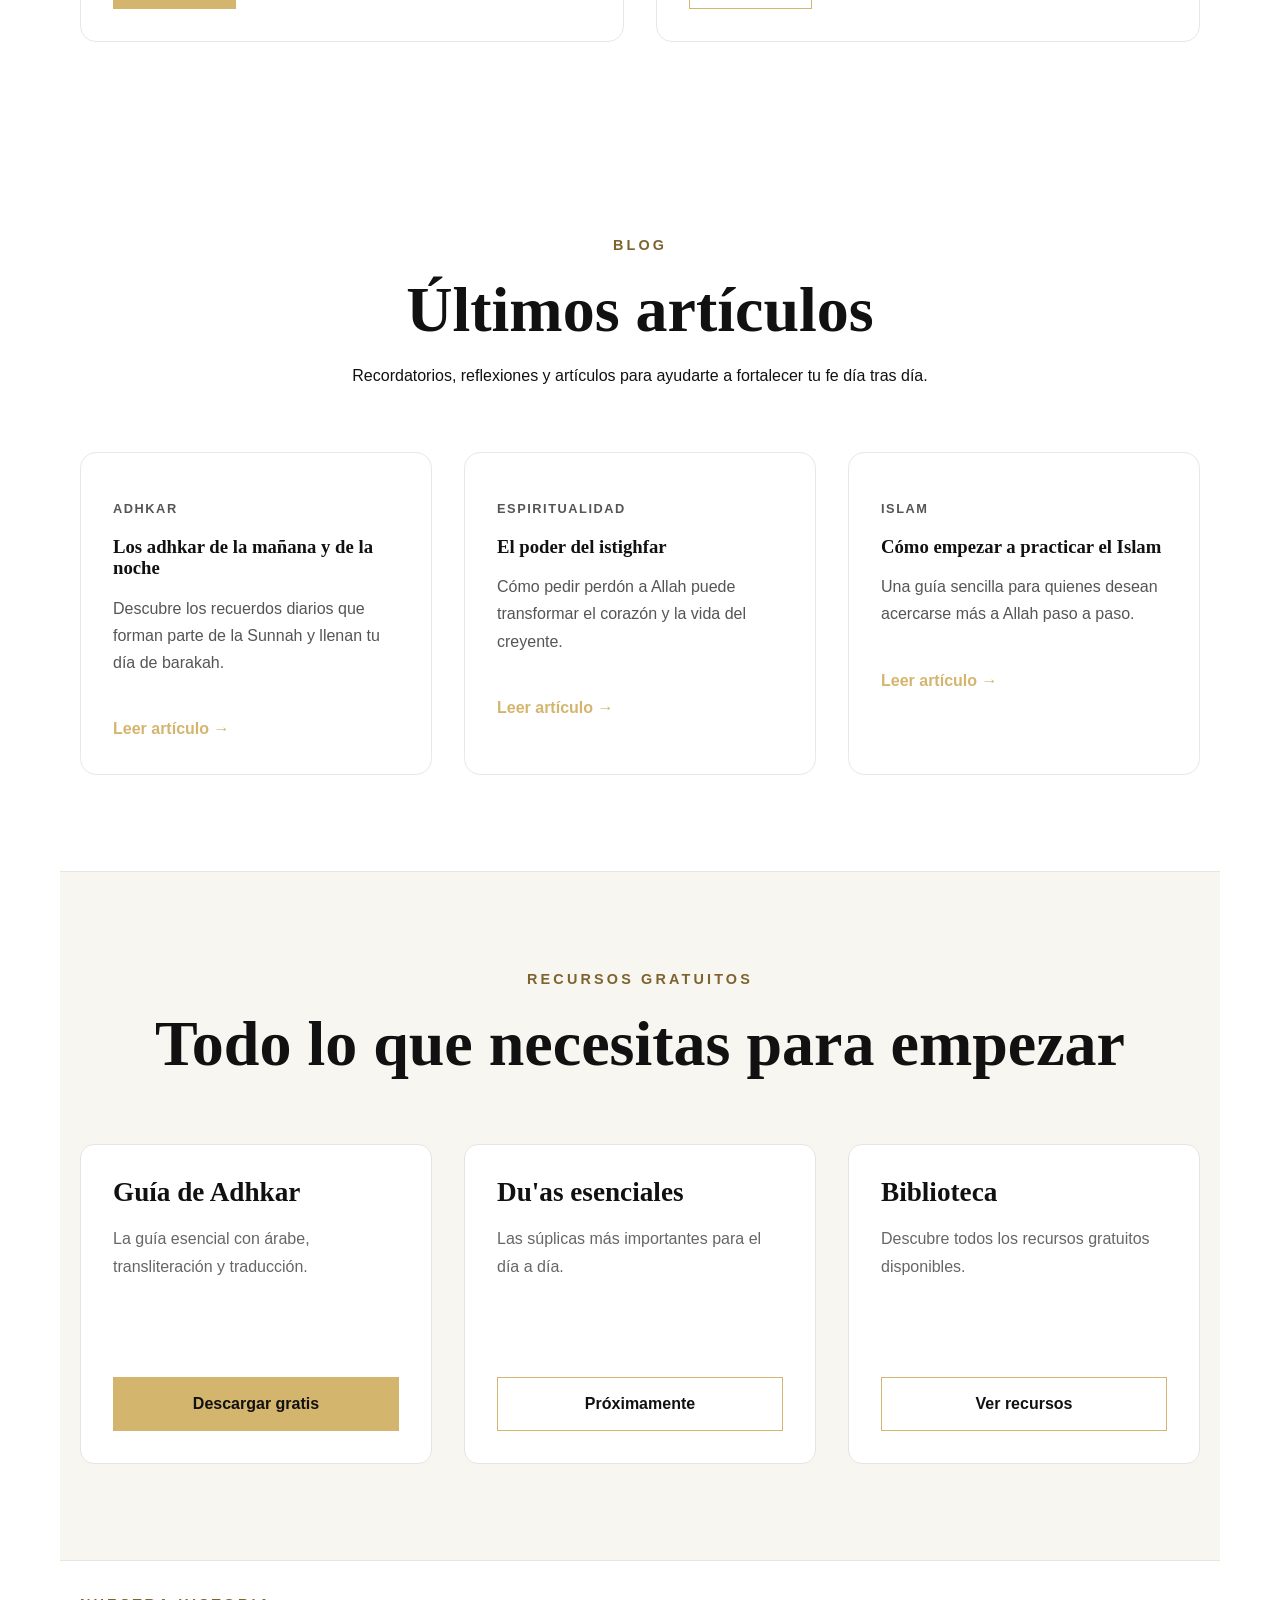
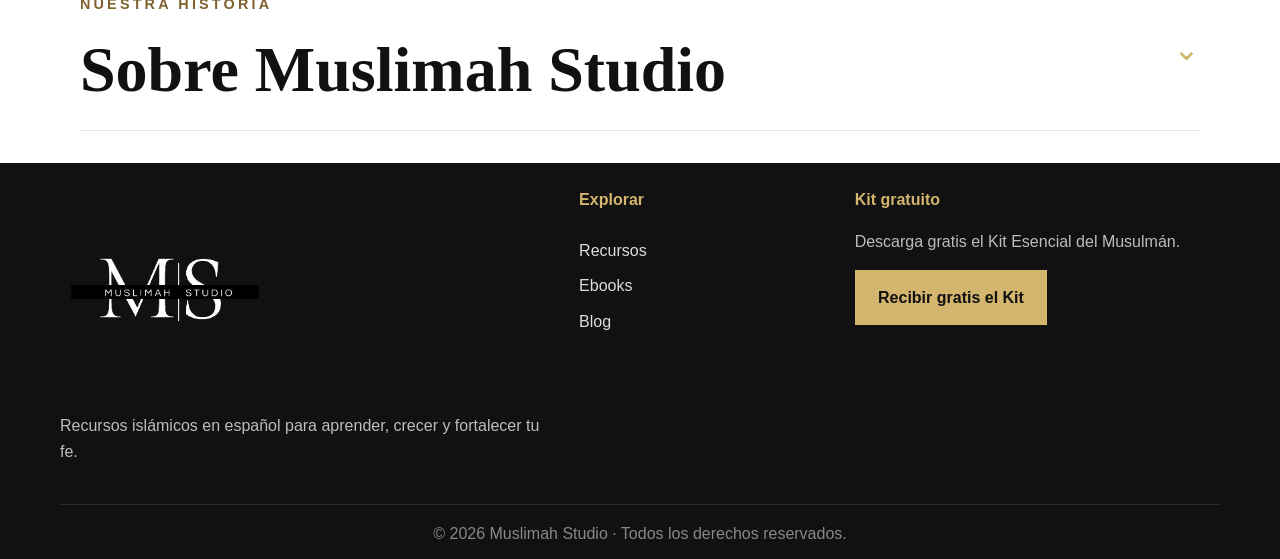
==== commit 386ad03e: "Update index.html" ====
--- a/index.html
+++ b/index.html
@@ -43,7 +43,7 @@
 }
 
 .site-footer .footer-logo {
-    width: 150px !important;
+    width: 210px !important;
     height: auto !important;
     display: block !important;
     margin-bottom: 1rem;
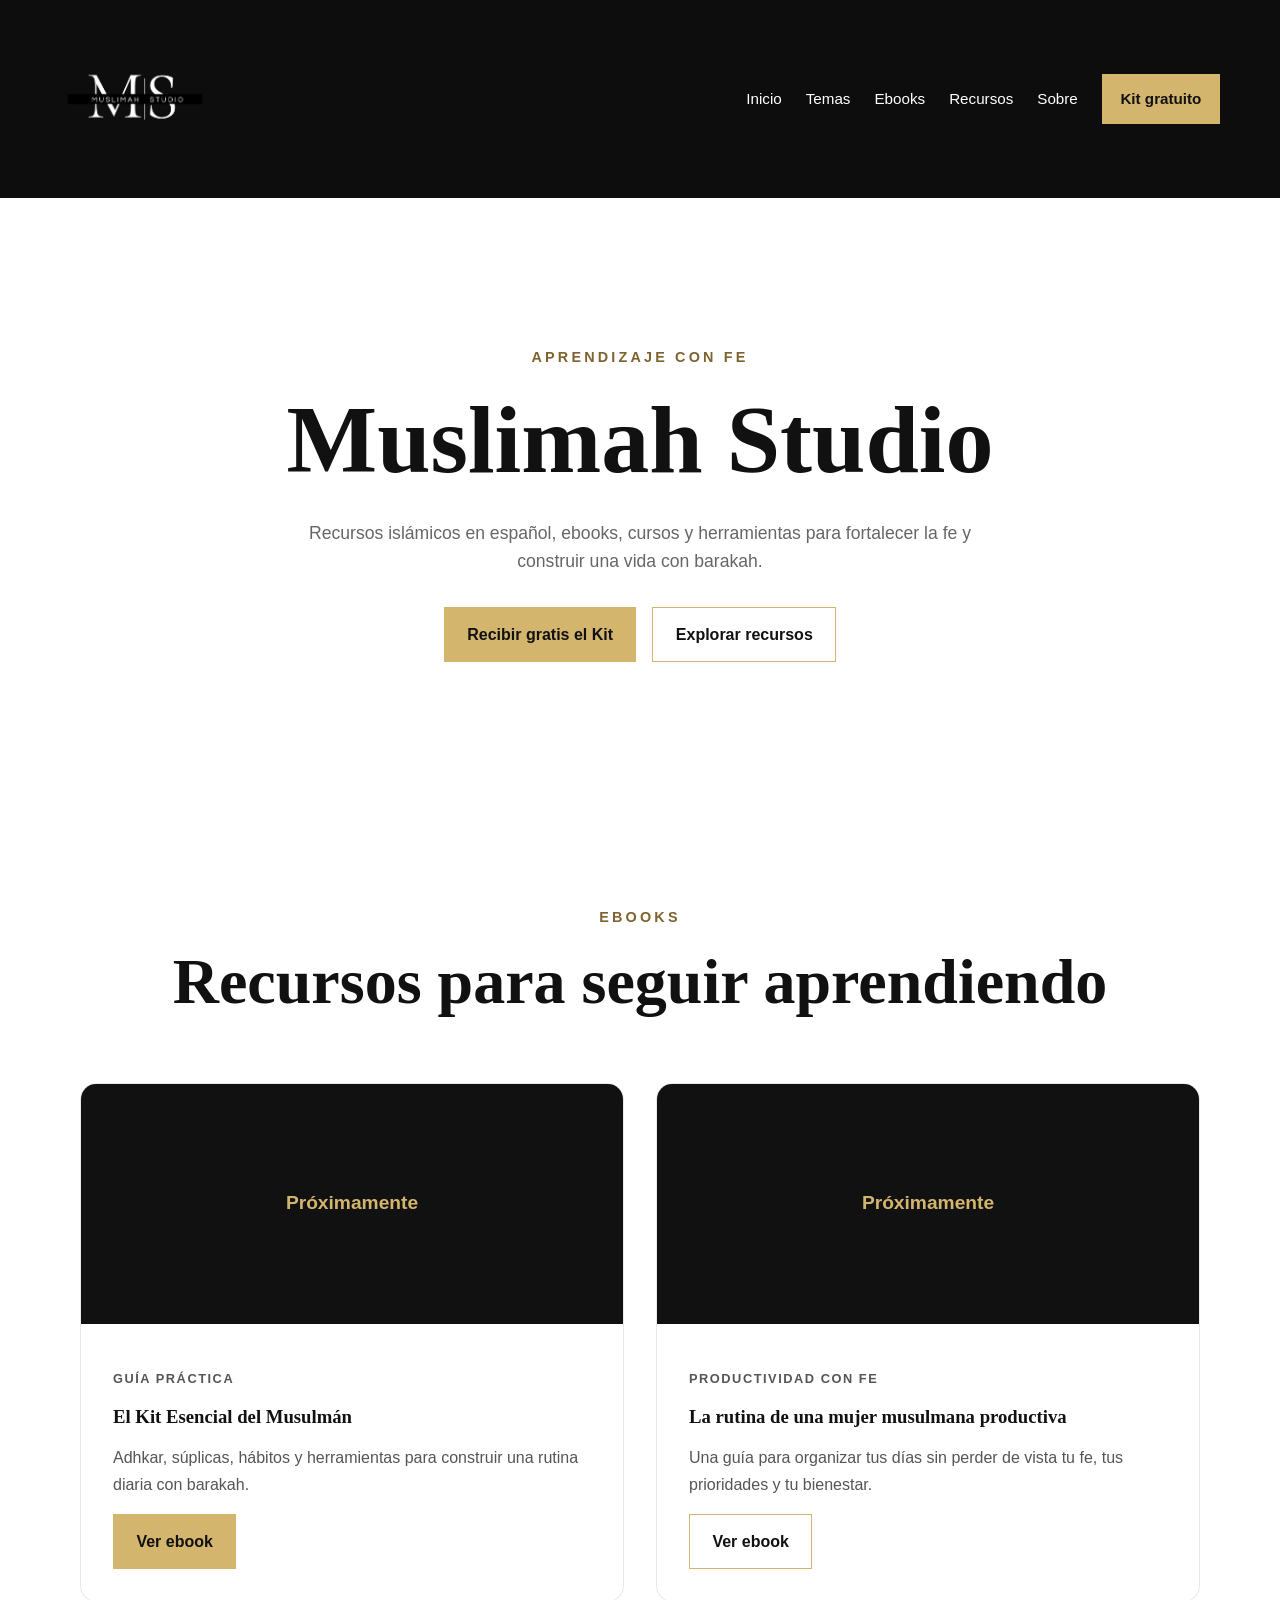
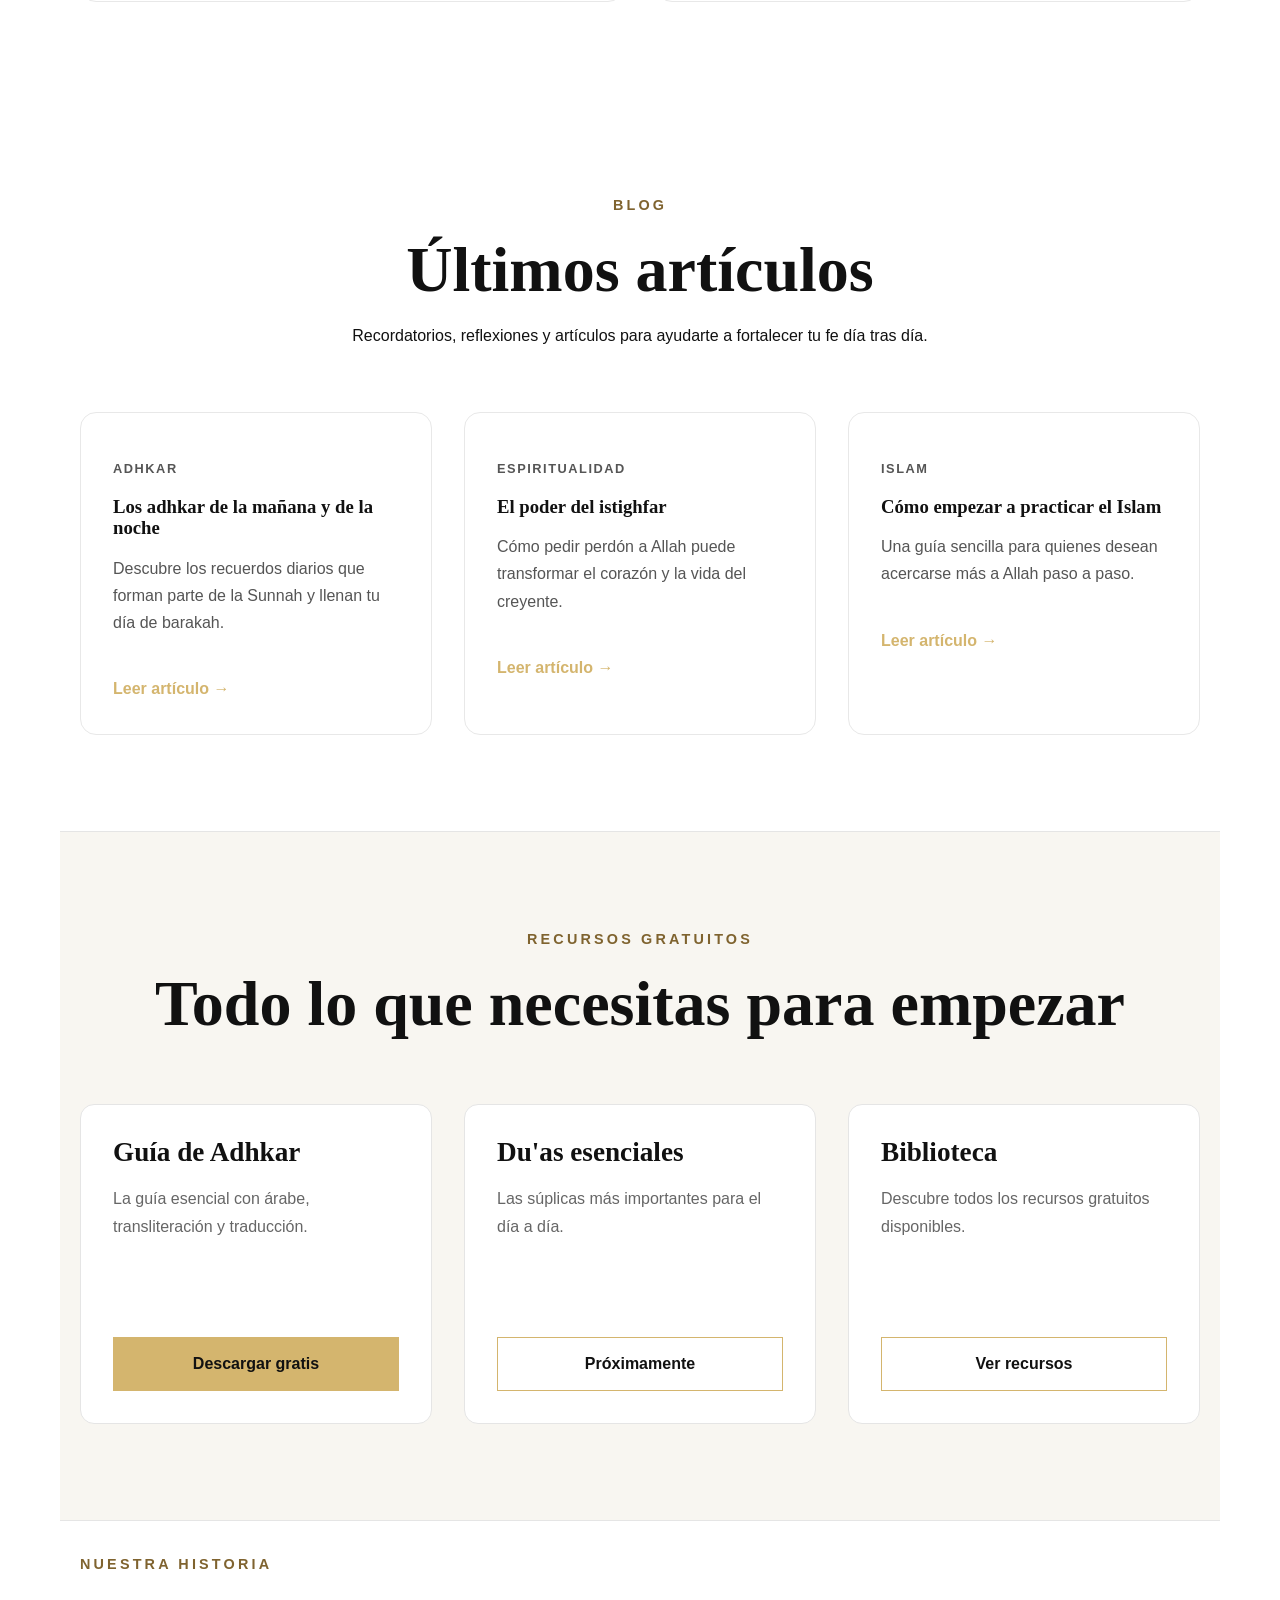
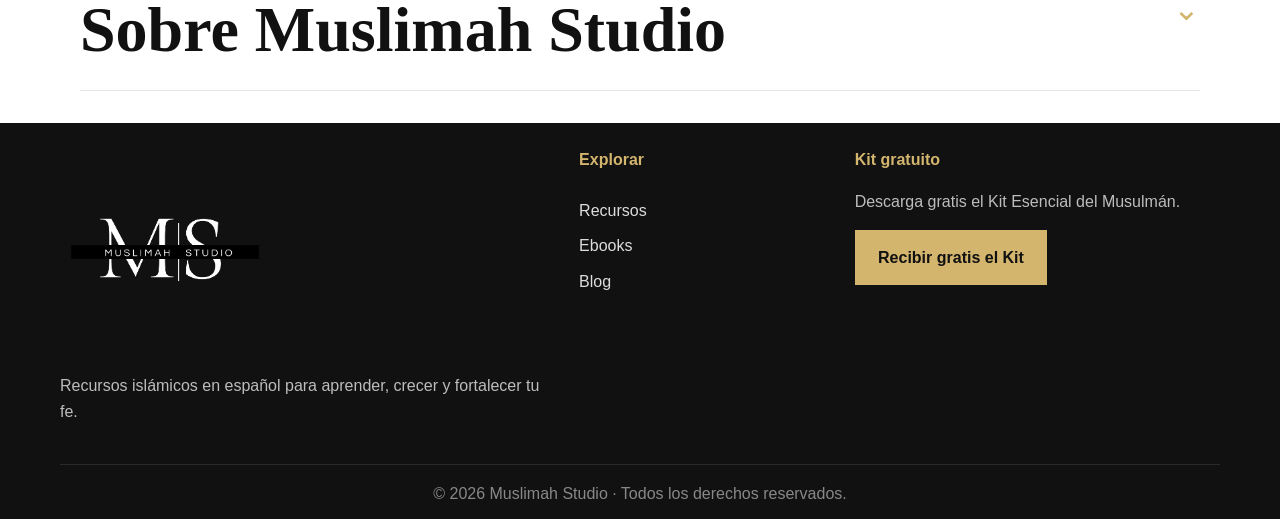
==== commit 0089b066: "Update index.html" ====
--- a/index.html
+++ b/index.html
@@ -100,47 +100,44 @@
 
 <body>
 
-    <header class="site-header">
-
-        <a
-            href="#inicio"
-            class="brand"
-            aria-label="Ir al inicio de Muslimah Studio"
-        >
-            <img
-                src="images/logo-blanco.png"
-                alt="Muslimah Studio"
-                class="brand-logo"
-            >
-        </a>
-
-        <button
-            class="menu-toggle"
-            type="button"
-            aria-expanded="false"
-            aria-controls="main-nav"
-        >
-            Menú
-        </button>
-
-        <nav
-            id="main-nav"
-            class="main-nav"
-            aria-label="Navegación principal"
-        >
-            <a href="#sobre">Sobre Muslimah Studio</a>
-            <a href="#recursos">Recursos</a>
-            <a href="#ebooks">Ebooks</a>
-            <a href="#cursos">Cursos</a>
-            <a href="#blog">Blog</a>
-
-            <a href="#suscripcion" class="nav-cta">
-                Recibir gratis el Kit
-            </a>
-        </nav>
-
-    </header>
-
+  <header class="site-header">
+
+  <a href="#inicio"
+     class="brand"
+     aria-label="Ir al inicio de Muslimah Studio">
+    <img
+      src="images/logo-blanco.png"
+      alt="Muslimah Studio"
+      class="brand-logo"
+    >
+  </a>
+
+  <button
+    class="menu-toggle"
+    type="button"
+    aria-expanded="false"
+    aria-controls="main-nav"
+  >
+    Menú
+  </button>
+
+  <nav
+    id="main-nav"
+    class="main-nav"
+    aria-label="Navegación principal"
+  >
+    <a href="#inicio">Inicio</a>
+    <a href="#blog">Temas</a>
+    <a href="#ebooks">Ebooks</a>
+    <a href="#recursos">Recursos</a>
+    <a href="#sobre">Sobre</a>
+
+    <a href="#suscripcion" class="nav-cta">
+      Kit gratuito
+    </a>
+  </nav>
+
+</header>
     <main>
 
         <section id="inicio" class="hero">
--- a/styles.css
+++ b/styles.css
@@ -59,7 +59,7 @@
 }
 
 .brand-logo {
-    width: 190px;
+    width: 150px;
     height: auto;
     display: block;
 }
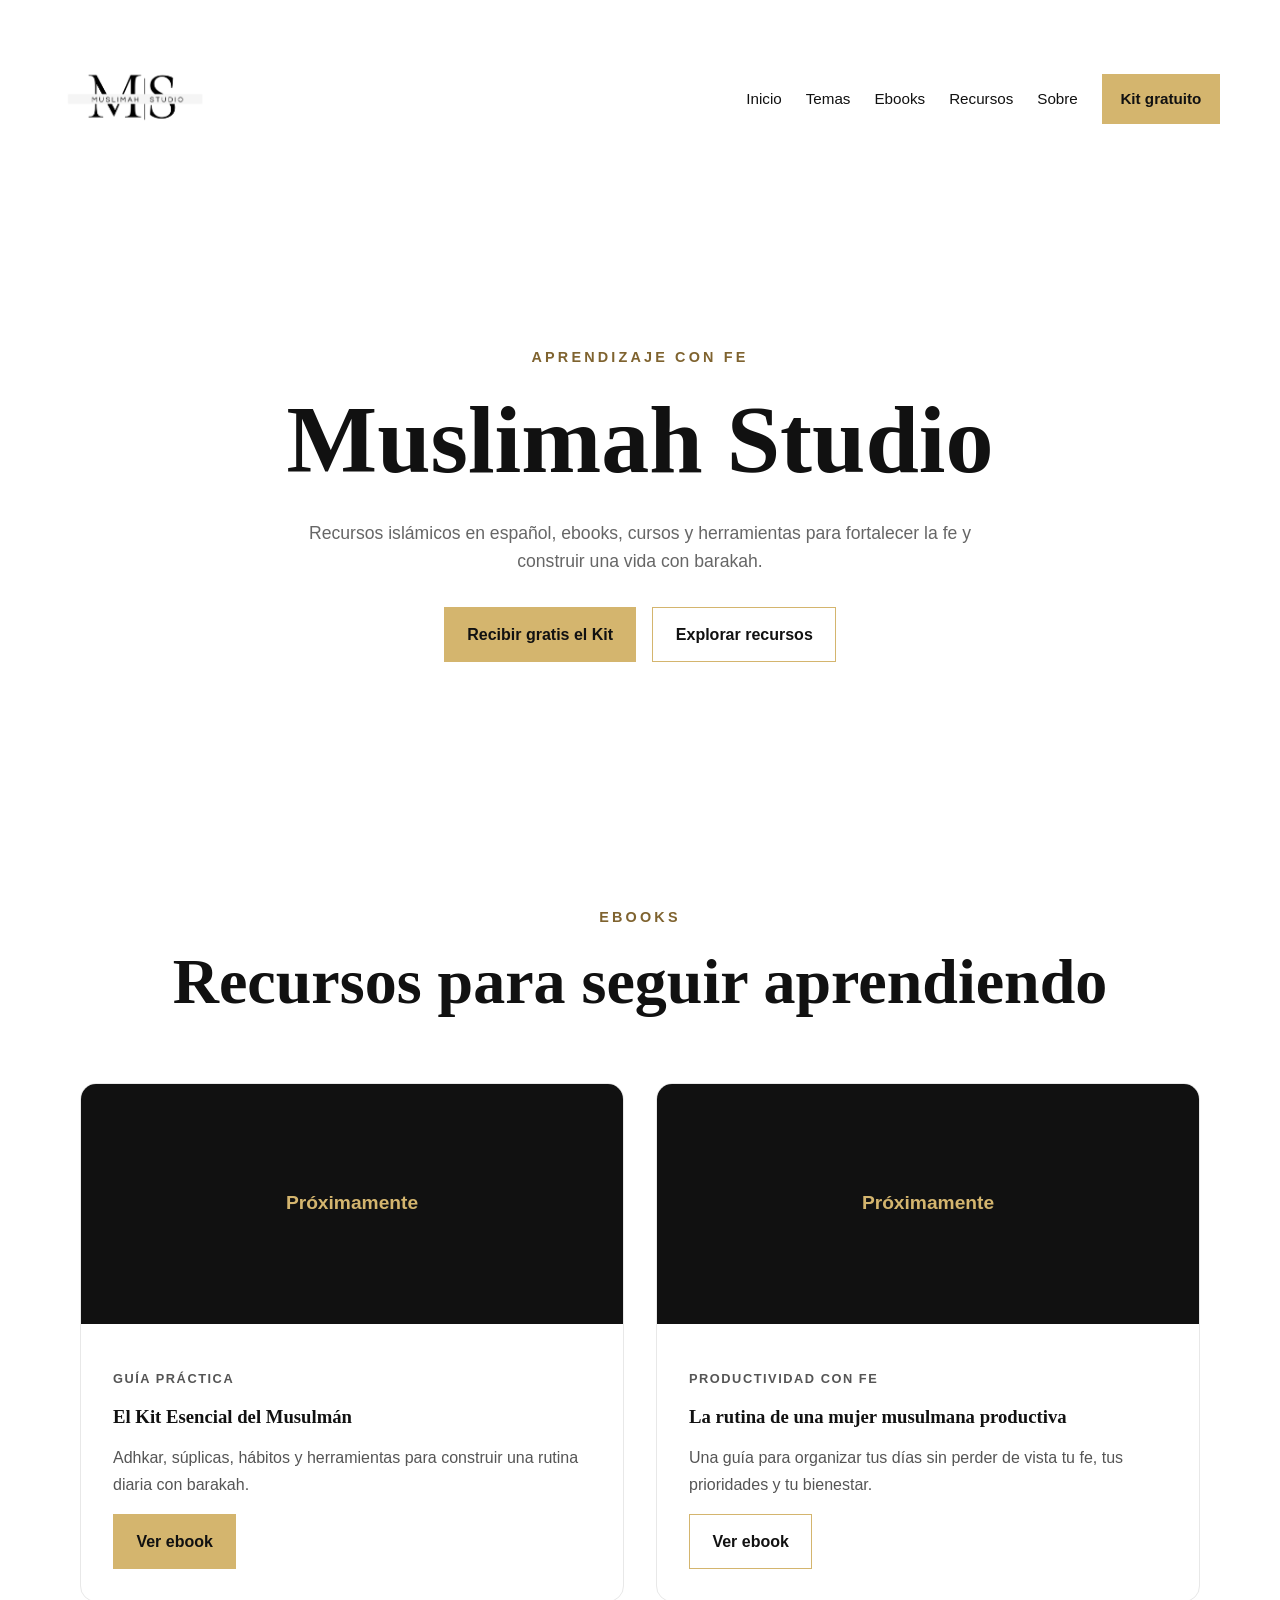
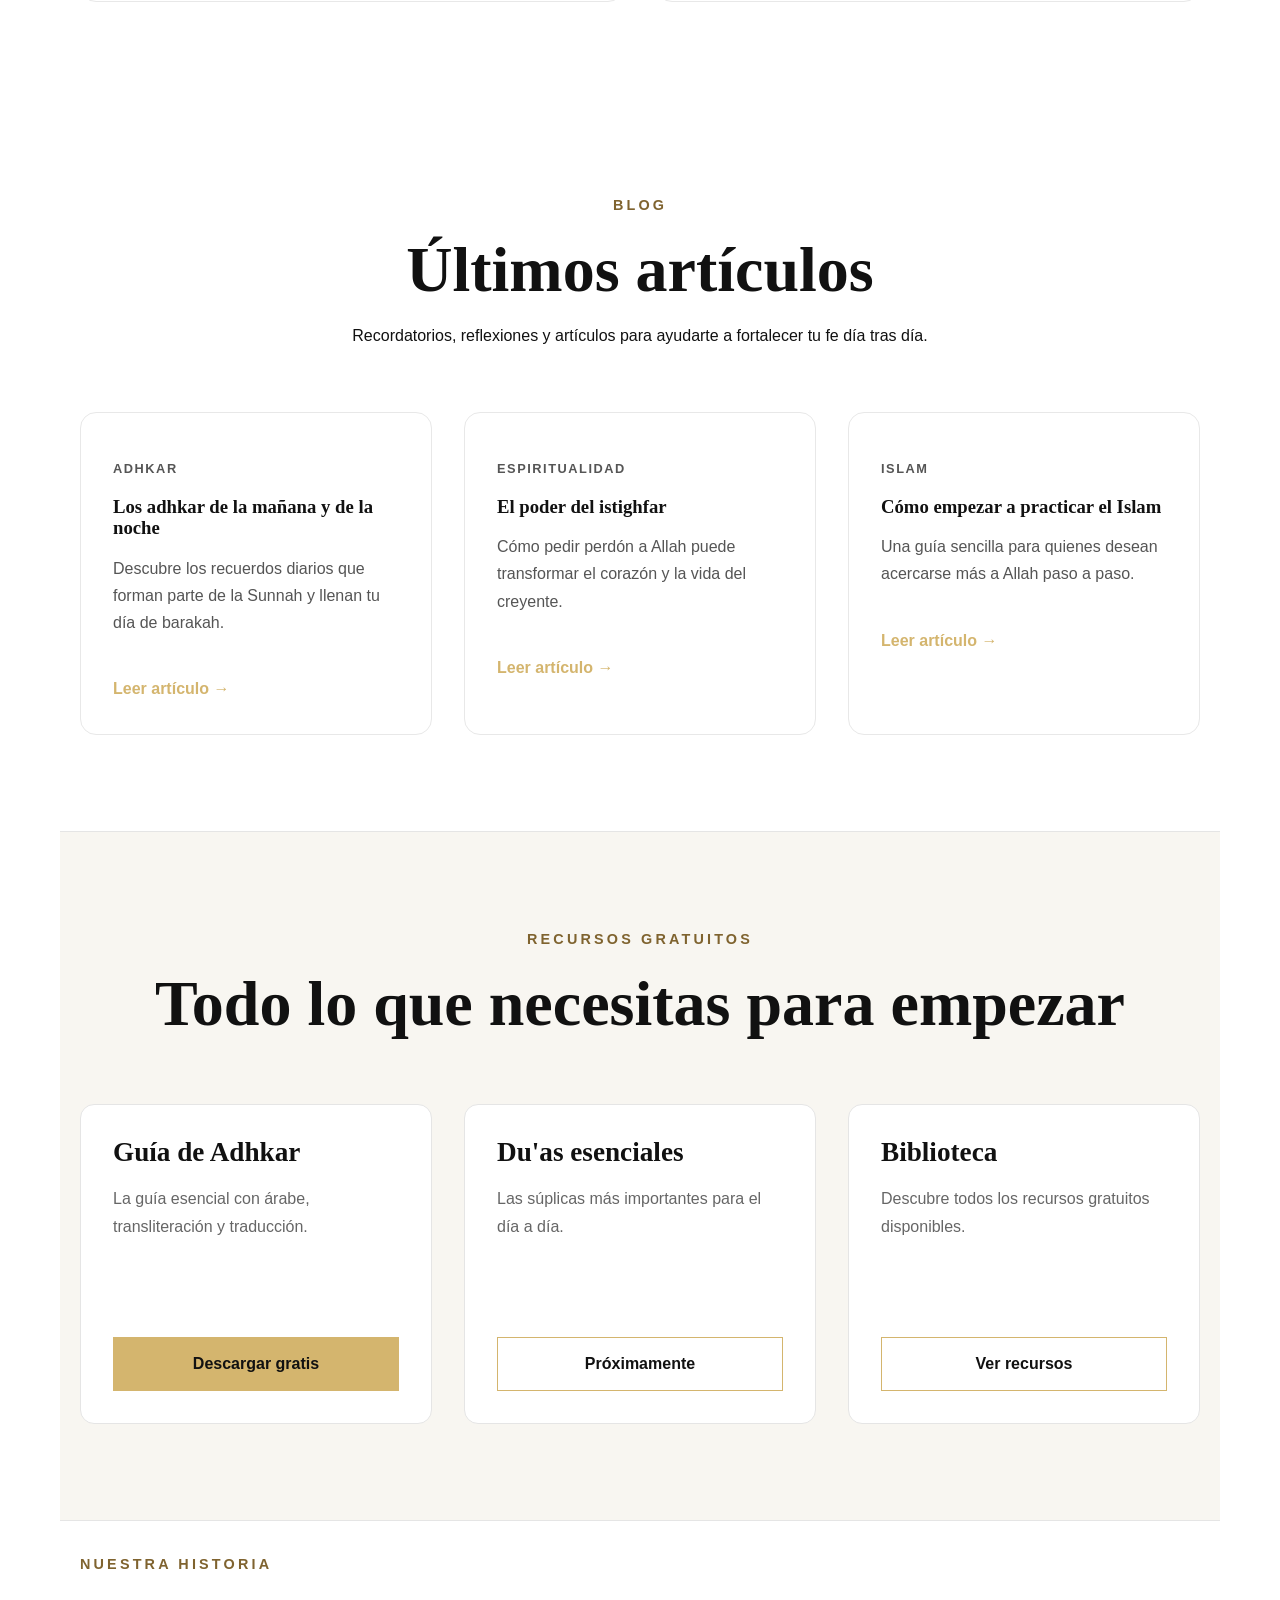
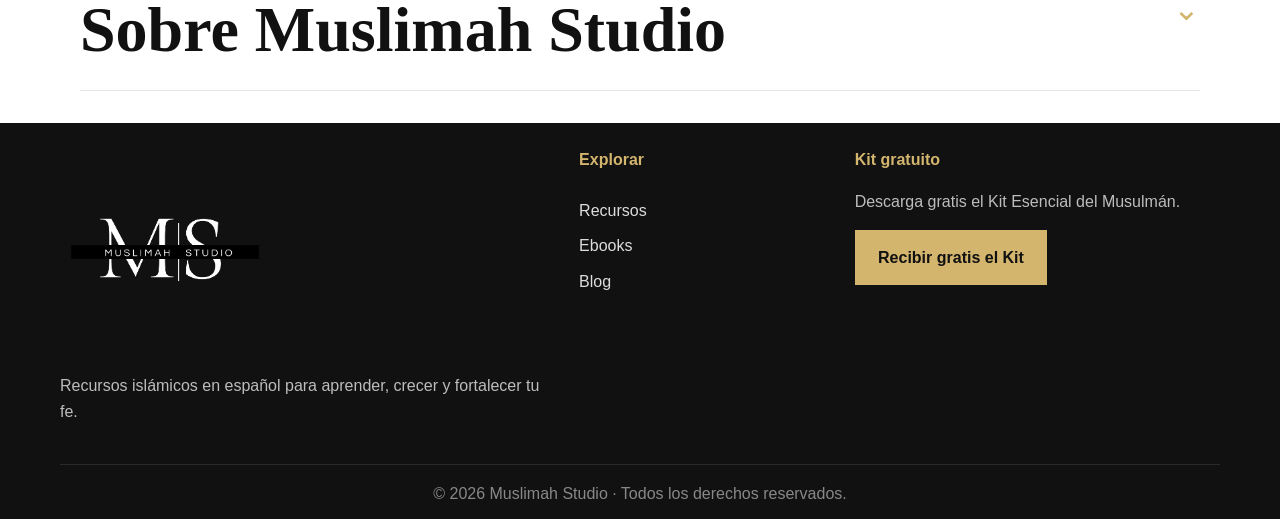
==== commit bc5c4f8f: "Update index.html" ====
--- a/index.html
+++ b/index.html
@@ -106,7 +106,7 @@
      class="brand"
      aria-label="Ir al inicio de Muslimah Studio">
     <img
-      src="images/logo-blanco.png"
+     src="images/logo-negro.png"
       alt="Muslimah Studio"
       class="brand-logo"
     >
--- a/styles.css
+++ b/styles.css
@@ -40,8 +40,8 @@
 .site-header {
     min-height: 120px;
     padding: 1.5rem max(1.25rem, calc((100vw - var(--max-width)) / 2));
-    background: var(--black);
-    color: var(--white);
+  background: var(--white);
+color: var(--text);
 
     display: flex;
     align-items: center;
@@ -94,7 +94,7 @@
 .menu-toggle {
     display: none;
     background: transparent;
-    color: var(--white);
+  color: var(--text);
     border: 1px solid var(--gold);
     padding: 0.65rem 0.9rem;
     cursor: pointer;
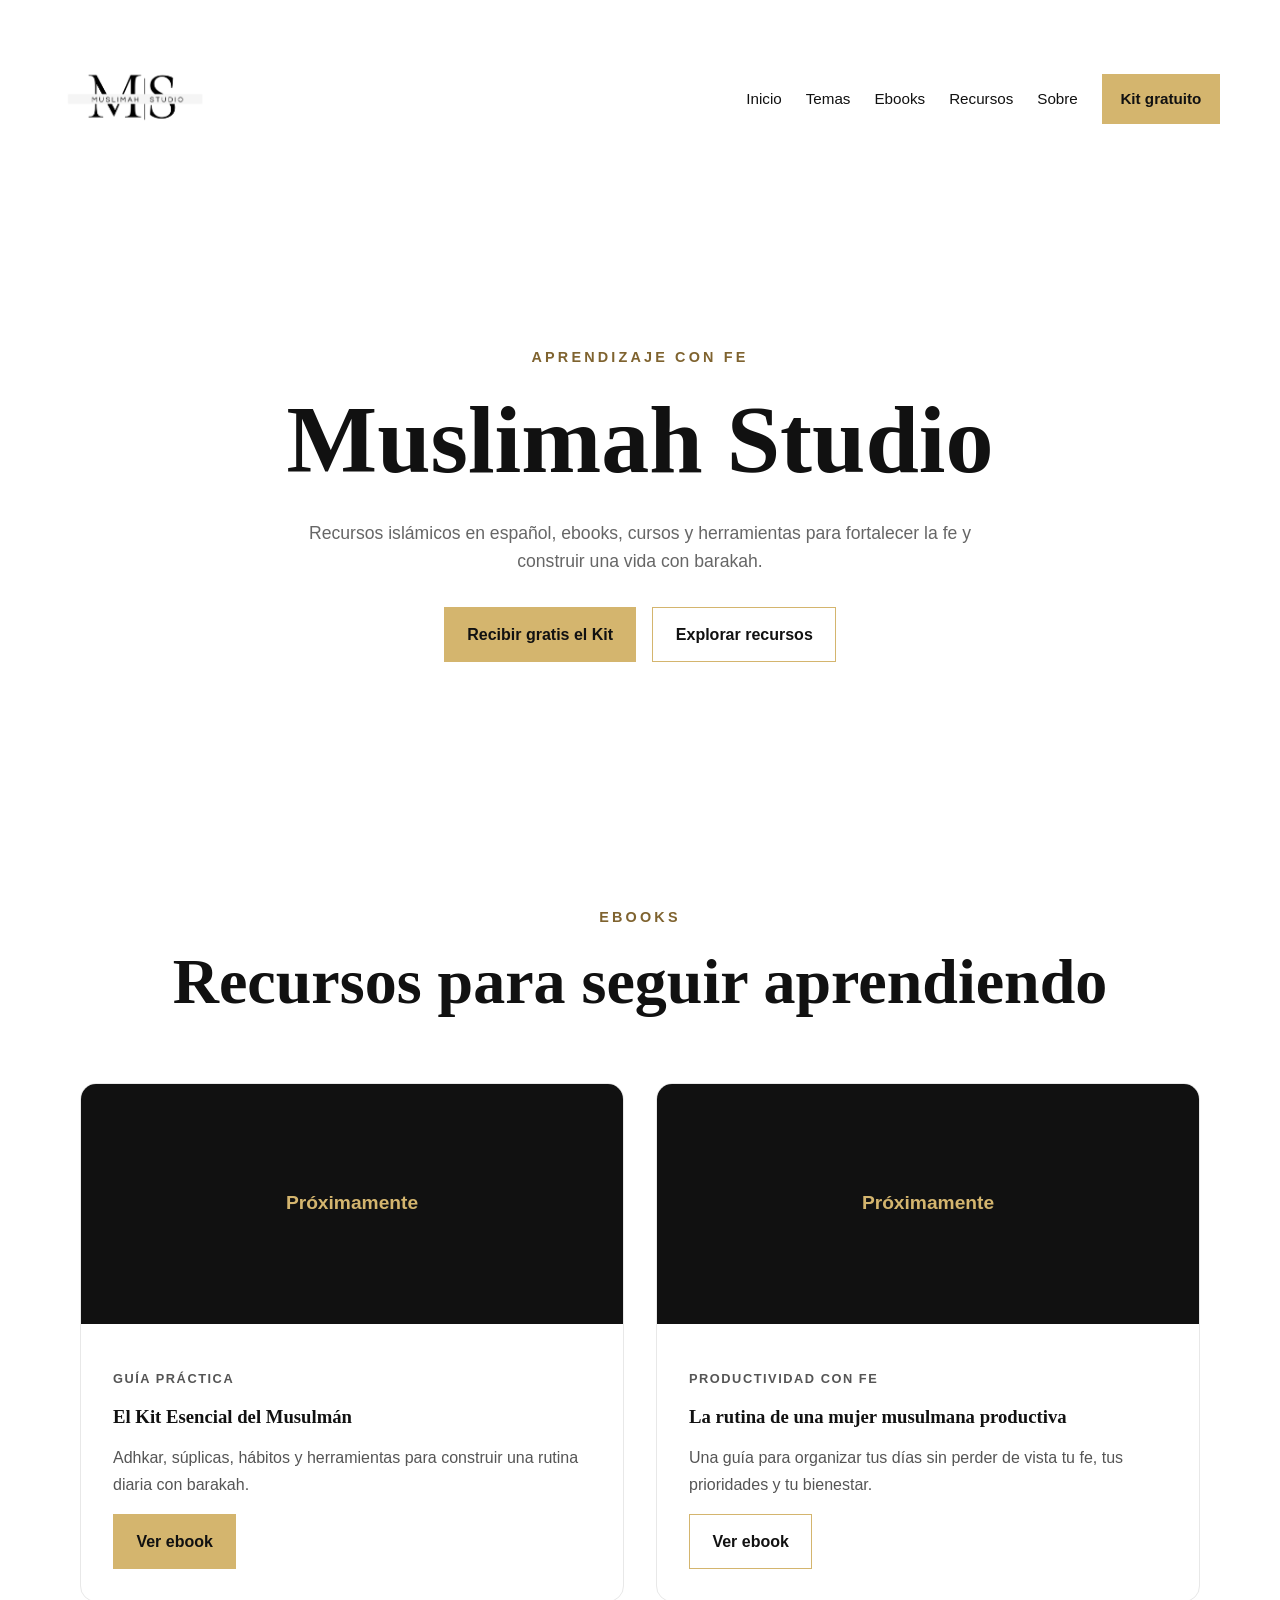
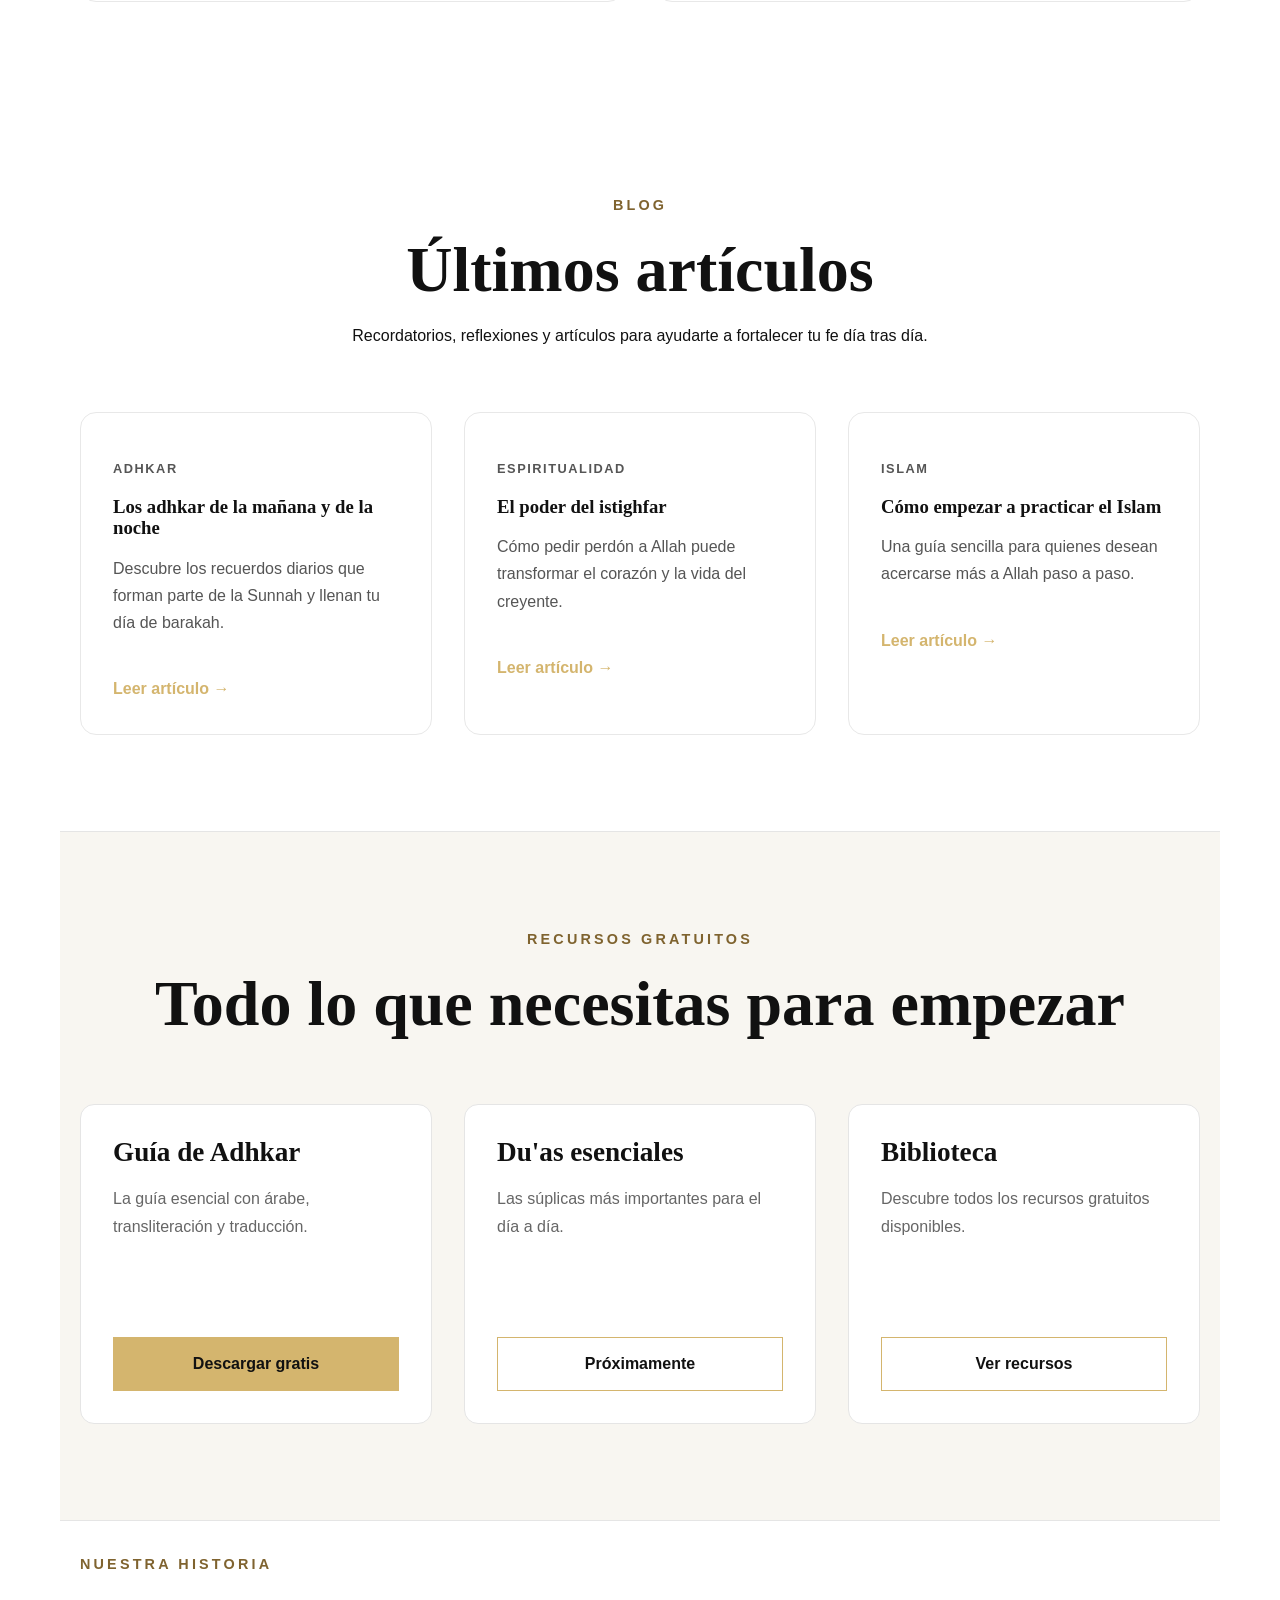
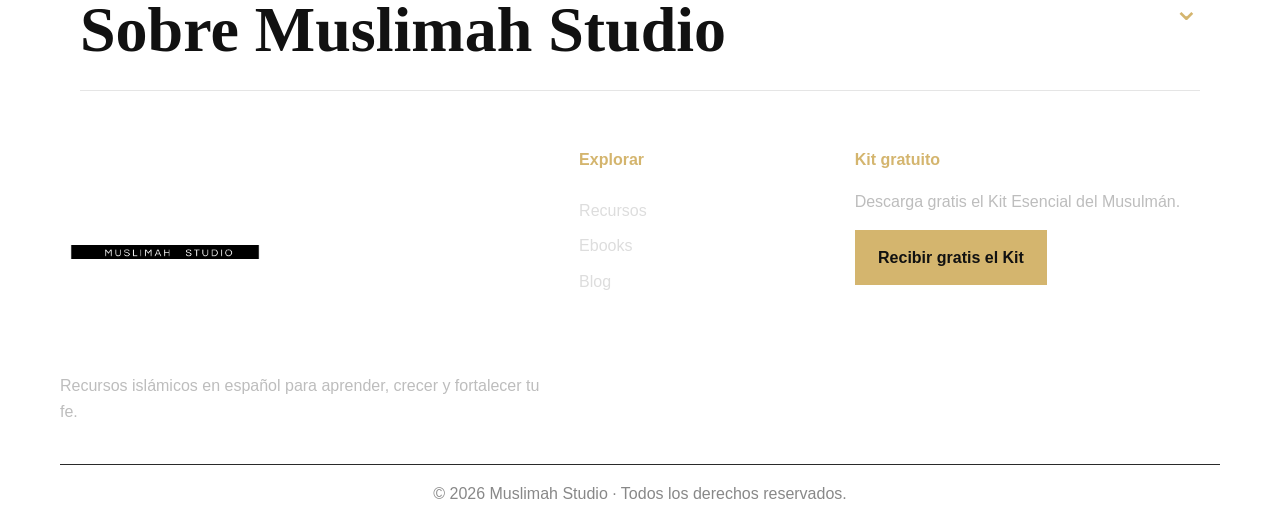
==== commit cd053283: "Update index.html" ====
--- a/index.html
+++ b/index.html
@@ -28,8 +28,8 @@
     <link rel="stylesheet" href="styles.css?v=3">
     <style>
 .site-footer {
-    background: #111111 !important;
-    color: #ffffff !important;
+    background: var(--white) !important;
+    color: var(--text) !important;
     padding: 1.5rem 1.25rem 0.75rem !important;
 }
 
--- a/styles.css
+++ b/styles.css
@@ -640,8 +640,8 @@
 
 }
 .site-footer {
-    background: #111111;
-    color: #ffffff;
+   background: var(--white);
+color: var(--text);
 padding: 1.5rem 1.25rem 0.75rem;
 }
 
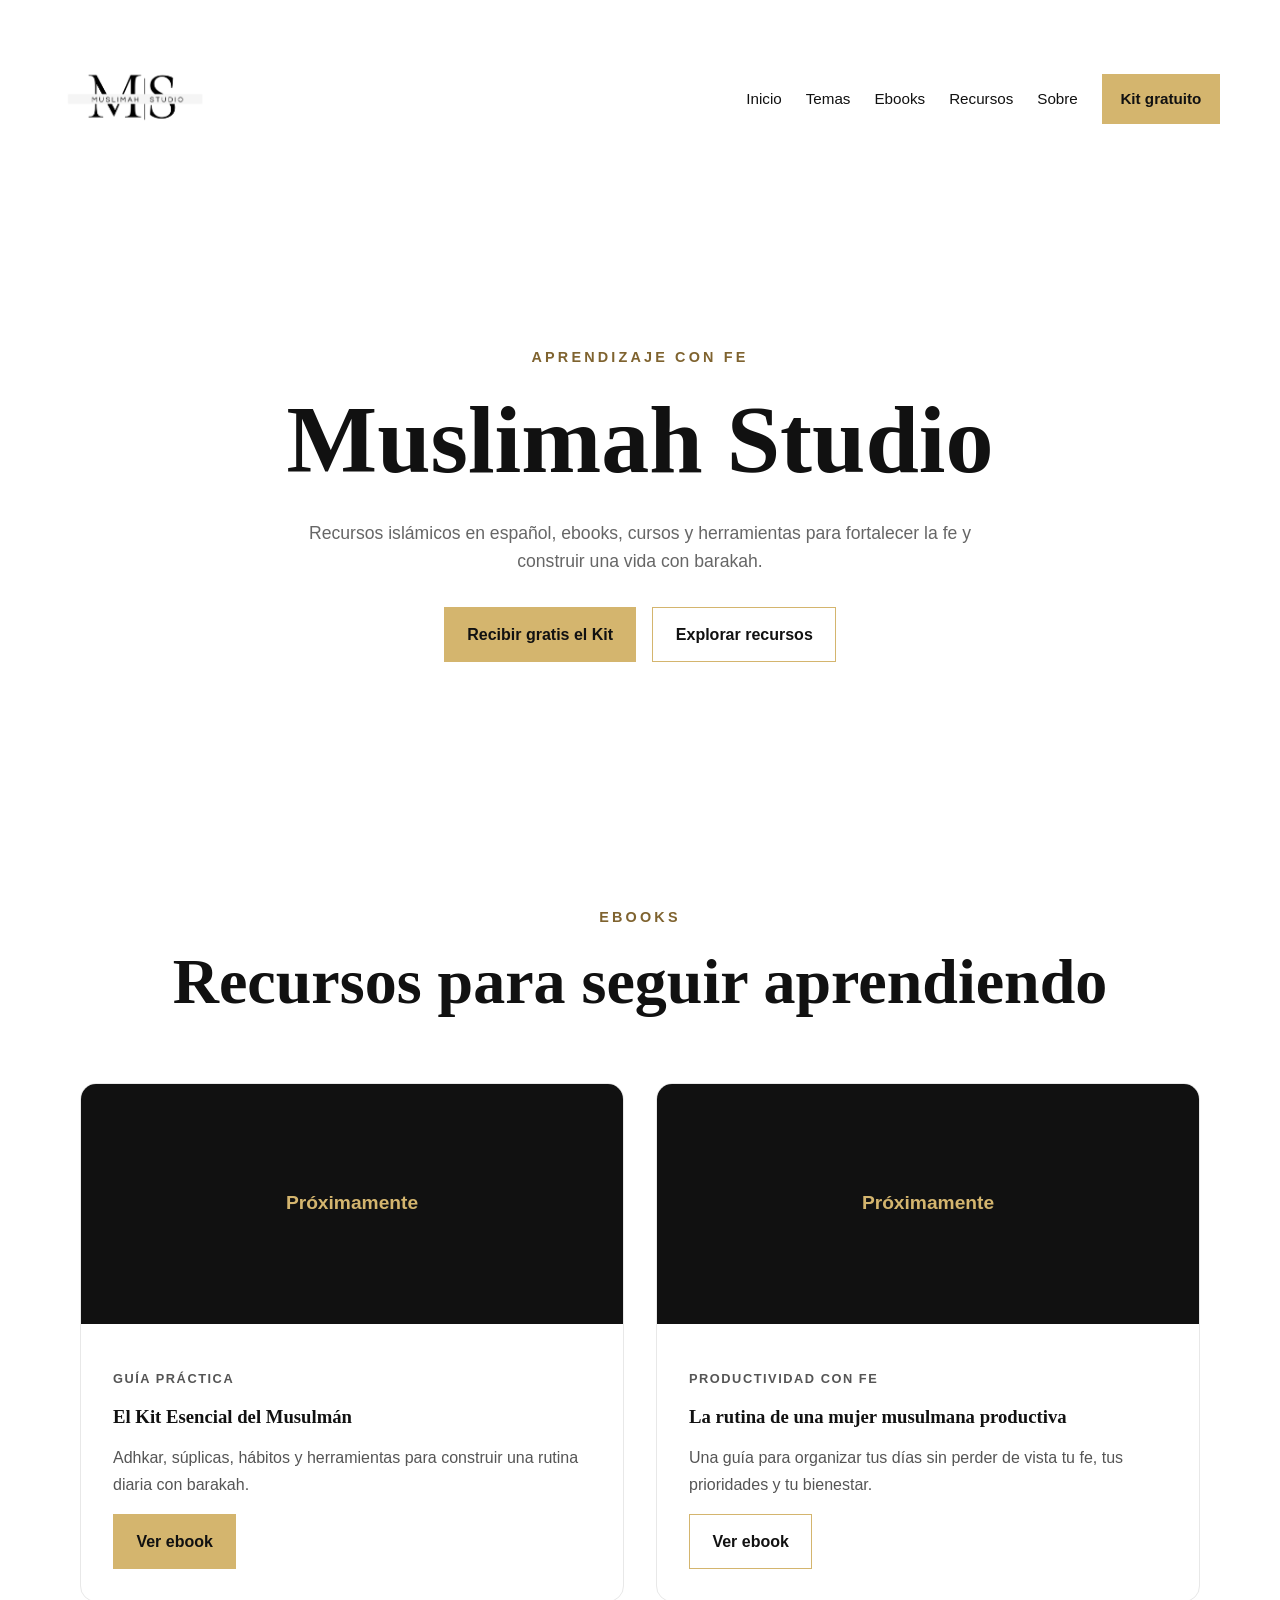
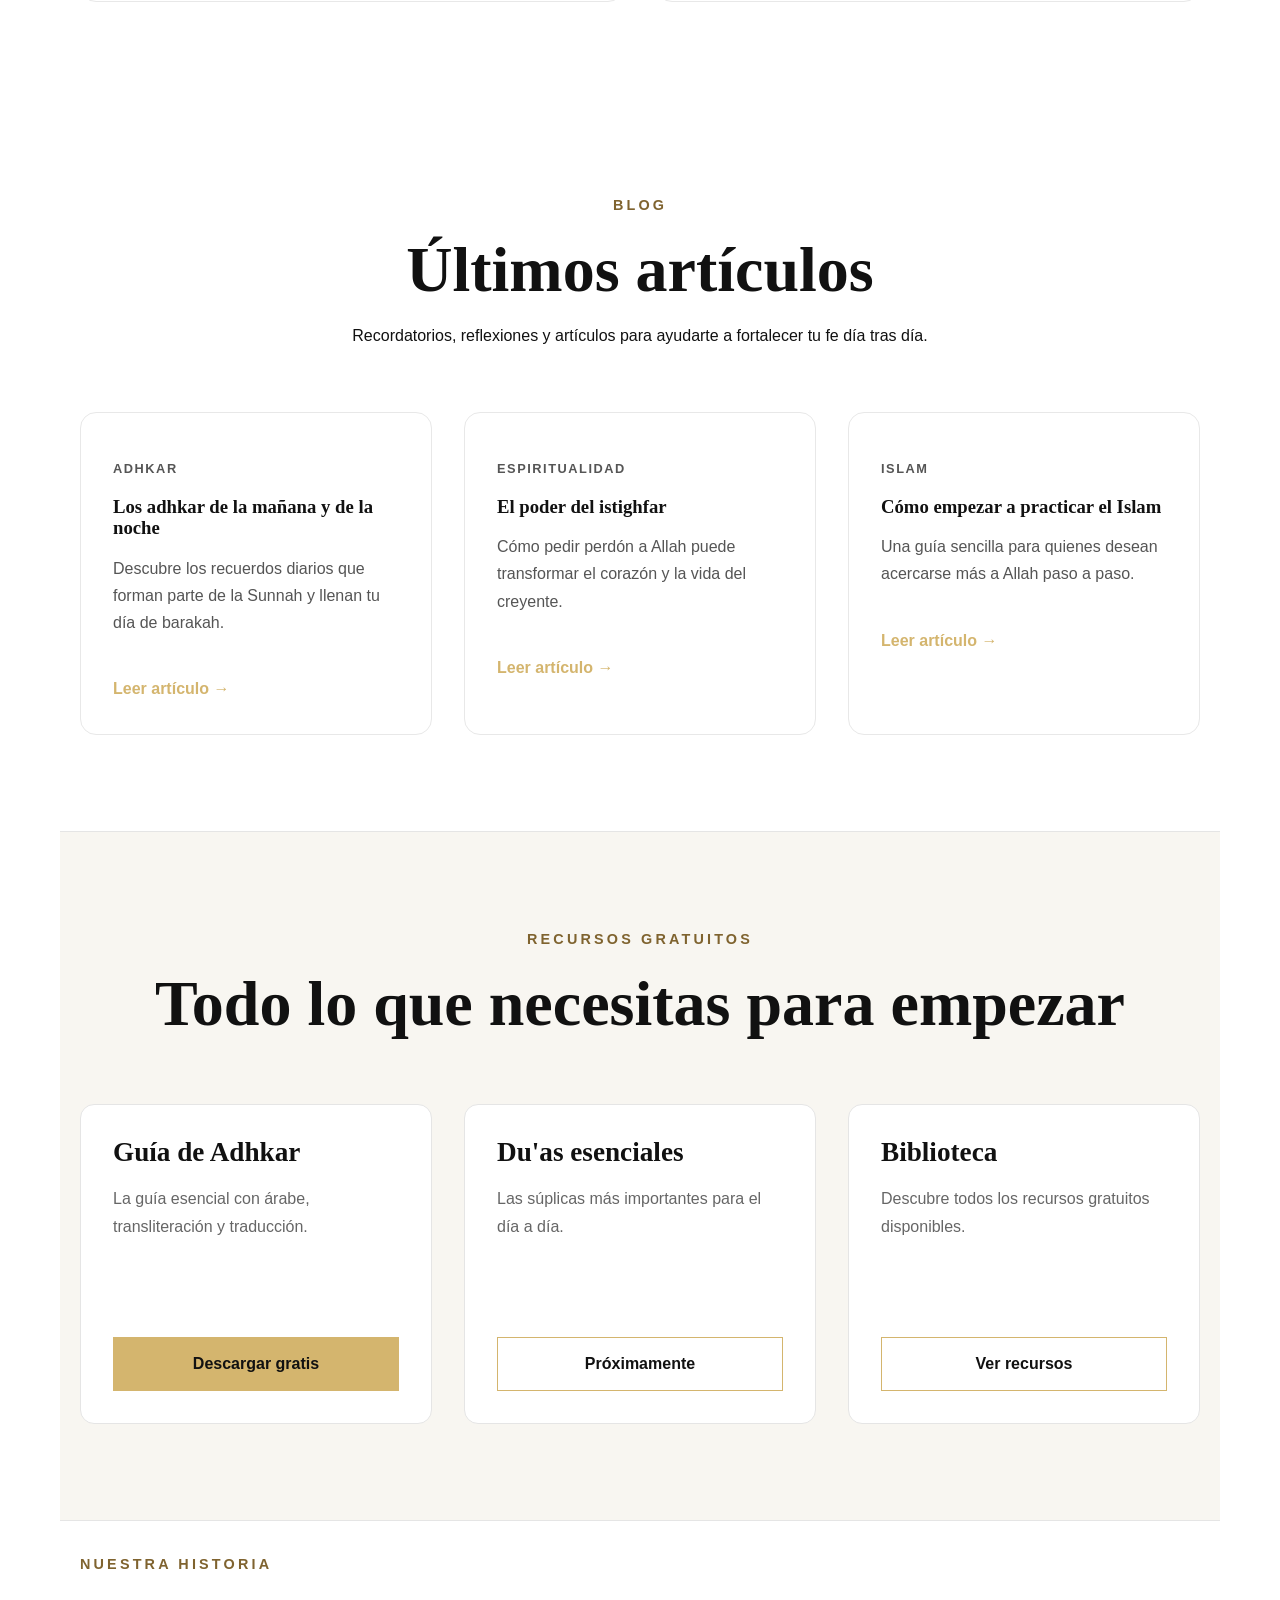
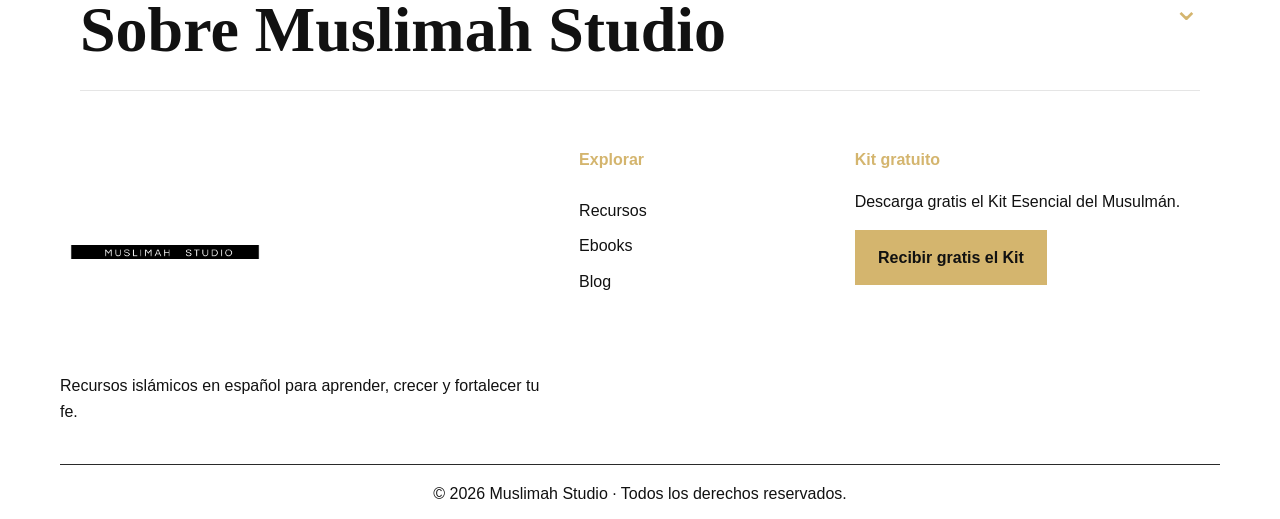
==== commit 545e75ed: "Update index.html" ====
--- a/index.html
+++ b/index.html
@@ -51,7 +51,7 @@
 
 .site-footer .footer-brand p,
 .site-footer .footer-newsletter p {
-    color: #bdbdbd !important;
+    color: var(--text) !important;
     line-height: 1.6;
 }
 
@@ -68,7 +68,7 @@
 }
 
 .site-footer .footer-links a {
-    color: #dddddd !important;
+    color: var(--text) !important;
     text-decoration: none;
 }
 
@@ -78,7 +78,7 @@
     padding-top: 1rem !important;
     border-top: 1px solid #2a2a2a;
     text-align: center;
-    color: #888888 !important;
+   color: var(--text) !important;
 }
 
 @media (max-width: 850px) {
--- a/styles.css
+++ b/styles.css
@@ -661,13 +661,11 @@
 
 .footer-brand p,
 .footer-newsletter p {
-    color: #bdbdbd;
-    line-height: 1.8;
+    color: var(--text);
 }
 
 .footer-links h4,
 .footer-newsletter h4 {
-    margin-bottom: 1rem;
     color: #d4b56e;
 }
 
@@ -678,8 +676,7 @@
 }
 
 .footer-links a {
-    color: #dddddd;
-    text-decoration: none;
+    color: var(--text);
 }
 
 .footer-links a:hover {
@@ -691,8 +688,8 @@
     margin: 3rem auto 0;
     padding-top: 2rem;
     border-top: 1px solid #2a2a2a;
-    text-align: center;
-    color: #888;
+   .footer-bottom {
+    color: var(--text);
 }
 
 @media (max-width:850px){
